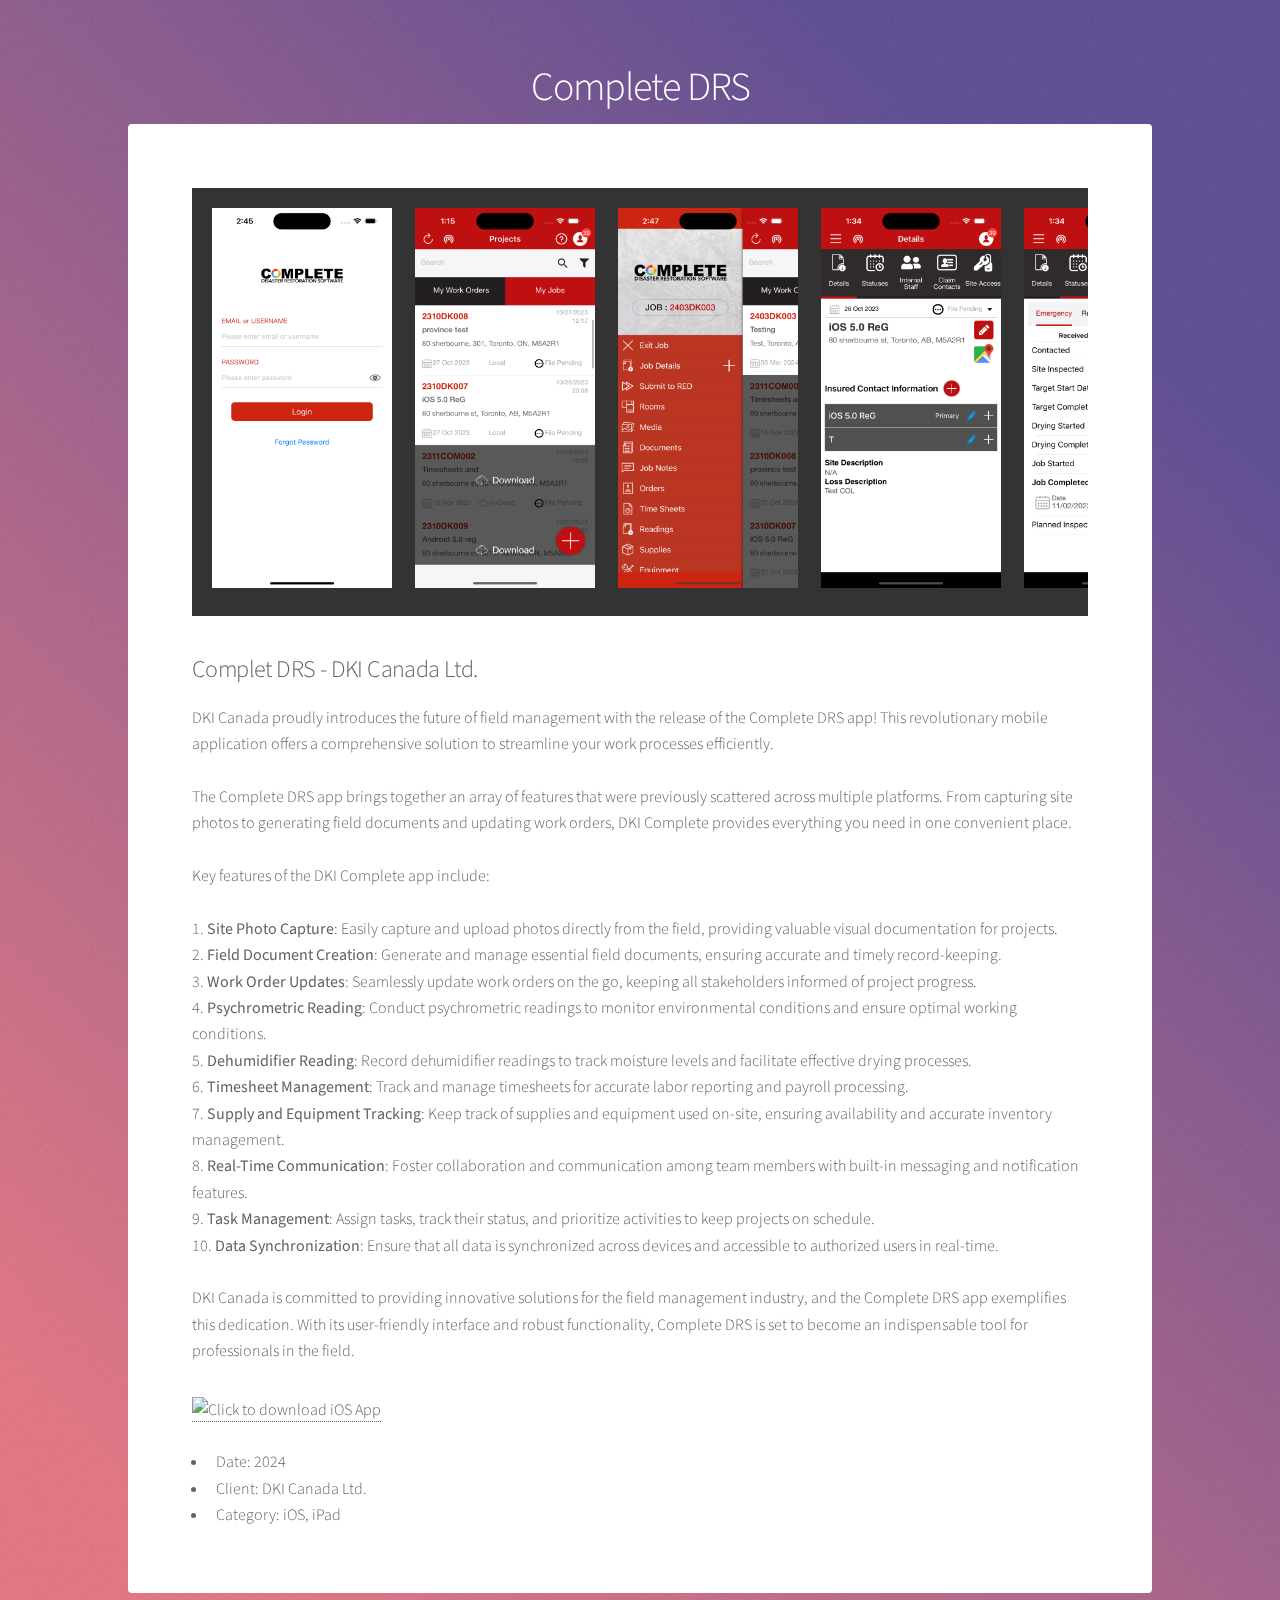
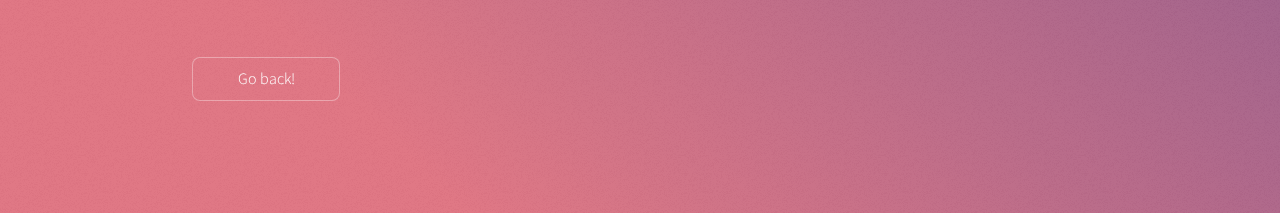
==== complete_drs.html @ a3789ac9 "Complete DRS detail page related changes." ====
<!DOCTYPE HTML>
<!--
	Stellar by HTML5 UP
	html5up.net | @ajlkn
	Free for personal and commercial use under the CCA 3.0 license (html5up.net/license)
-->
<html>
	<head>
		<title>DKI Canada</title>
		<meta charset="utf-8" />
		<meta name="viewport" content="width=device-width, initial-scale=1, user-scalable=no" />
		<link rel="stylesheet" href="assets/css/main.css" />
		<noscript><link rel="stylesheet" href="assets/css/noscript.css" /></noscript>
	</head>
	<body class="is-preload">

		<!-- Wrapper -->
			<div id="wrapper">

				<!-- Header -->
					<header id="header">
						<h1>Complete DRS</h1>
						<!-- <p>DKI Canada - Across the Street, Across the Country</p> -->
					</header>

				<!-- Main -->
					<div id="main">

						<!-- Content -->
							<section id="content" class="main">
								<!-- <span class="image main"><img src="images/pic04.jpg" alt="" />
								</span> -->
								<div class="scroll-container">
									<img src="images/complete_drs_ss/1.png" width="200" height="400" alt="">
									<img src="images/complete_drs_ss/2.png" width="200" height="400" alt="">
									<img src="images/complete_drs_ss/3.png" width="200" height="400" alt="">
									<img src="images/complete_drs_ss/4.png" width="200" height="400" alt="">
									<img src="images/complete_drs_ss/5.png" width="200" height="400" alt="">
									<img src="images/complete_drs_ss/6.png" width="200" height="400" alt="">
									<img src="images/complete_drs_ss/7.png" width="200" height="400" alt="">
									<img src="images/complete_drs_ss/8.png" width="200" height="400" alt="">
									<img src="images/complete_drs_ss/9.png" width="200" height="400" alt="">
									<img src="images/complete_drs_ss/10.png" width="200" height="400" alt="">
									<img src="images/complete_drs_ss/11.png" width="200" height="400" alt="">
									<img src="images/complete_drs_ss/12.png" width="200" height="400" alt="">
									<img src="images/complete_drs_ss/13.png" width="200" height="400" alt="">
									<img src="images/complete_drs_ss/14.png" width="200" height="400" alt="">
									<img src="images/complete_drs_ss/15.png" width="200" height="400" alt="">
									<img src="images/complete_drs_ss/16.png" width="200" height="400" alt="">
									<img src="images/complete_drs_ss/17.png" width="200" height="400" alt="">
									<img src="images/complete_drs_ss/18.png" width="200" height="400" alt="">
									<img src="images/complete_drs_ss/19.png" width="200" height="400" alt="">
									<img src="images/complete_drs_ss/20.png" width="200" height="400" alt="">
									<img src="images/complete_drs_ss/21.png" width="200" height="400" alt="">
									<img src="images/complete_drs_ss/22.png" width="200" height="400" alt="">
									<img src="images/complete_drs_ss/23.png" width="200" height="400" alt="">
									<img src="images/complete_drs_ss/24.png" width="200" height="400" alt="">
									<img src="images/complete_drs_ss/25.png" width="200" height="400" alt="">
									<img src="images/complete_drs_ss/26.png" width="200" height="400" alt="">
									<img src="images/complete_drs_ss/27.png" width="200" height="400" alt="">
									<img src="images/complete_drs_ss/28.png" width="200" height="400" alt="">
									<img src="images/complete_drs_ss/29.png" width="200" height="400" alt="">
									<img src="images/complete_drs_ss/30.png" width="200" height="400" alt="">
									<img src="images/complete_drs_ss/31.png" width="200" height="400" alt="">
									<img src="images/complete_drs_ss/32.png" width="200" height="400" alt="">
									<img src="images/complete_drs_ss/33.png" width="200" height="400" alt="">
									<img src="images/complete_drs_ss/34.png" width="200" height="400" alt="">
									<img src="images/complete_drs_ss/35.png" width="200" height="400" alt="">
									<img src="images/complete_drs_ss/36.png" width="200" height="400" alt="">
									<img src="images/complete_drs_ss/37.png" width="200" height="400" alt="">
									<img src="images/complete_drs_ss/38.png" width="200" height="400" alt="">
									<img src="images/complete_drs_ss/39.png" width="200" height="400" alt="">
									<img src="images/complete_drs_ss/40.png" width="200" height="400" alt="">
									<img src="images/complete_drs_ss/41.png" width="200" height="400" alt="">
									<img src="images/complete_drs_ss/42.png" width="200" height="400" alt="">
									<img src="images/complete_drs_ss/43.png" width="200" height="400" alt="">
									<img src="images/complete_drs_ss/44.png" width="200" height="400" alt="">
								  </div>
								<h2><br />Complet DRS - DKI Canada Ltd.</h2>
								<p>DKI Canada proudly introduces the future of field management with the release of 
									the Complete DRS app! This revolutionary mobile application offers a comprehensive 
									solution to streamline your work processes efficiently.<br /><br />

									The Complete DRS app brings together an array of features that were previously 
									scattered across multiple platforms. From capturing site photos to generating 
									field documents and updating work orders, DKI Complete provides everything you 
									need in one convenient place.<br /><br />
									
									Key features of the DKI Complete app include:<br /><br />
									
									1. <b>Site Photo Capture</b>: Easily capture and upload photos directly from the 
									field, providing valuable visual documentation for projects.<br />
									
									2. <b>Field Document Creation</b>: Generate and manage essential field documents, 
									ensuring accurate and timely record-keeping.<br />
									
									3. <b>Work Order Updates</b>: Seamlessly update work orders on the go, keeping all 
									stakeholders informed of project progress.<br />
									
									4. <b>Psychrometric Reading</b>: Conduct psychrometric readings to monitor environmental 
									conditions and ensure optimal working conditions.<br />
									
									5. <b>Dehumidifier Reading</b>: Record dehumidifier readings to track moisture levels 
									and facilitate effective drying processes.<br />

									6. <b>Timesheet Management</b>: Track and manage timesheets for accurate labor 
									reporting and payroll processing.<br />

									7. <b>Supply and Equipment Tracking</b>: Keep track of supplies and equipment 
									used on-site, ensuring availability and accurate inventory management.<br />
									
									8. <b>Real-Time Communication</b>: Foster collaboration and communication among 
									team members with built-in messaging and notification features.<br />
									
									9. <b>Task Management</b>: Assign tasks, track their status, and prioritize 
									activities to keep projects on schedule.<br />
									
									10. <b>Data Synchronization</b>: Ensure that all data is synchronized across 
									devices and accessible to authorized users in real-time.<br /><br />
									
								DKI Canada is committed to providing innovative solutions for the field management industry, 
								and the Complete DRS app exemplifies this dedication. With its user-friendly interface and 
								robust functionality, Complete DRS is set to become an indispensable tool for professionals in the field.</p>
								<!-- <h3><br />Technologies:</h3>
								<ul>
									<li>Swift</li>
									<li>Core Data</li>
									<li>App Storage</li>
									<li>UIKit</li>
									<li>MVVM</li>
									<li>UI & Unit Testing</li>
									<li>Push Notification</li>
									<li>REST API</li><br />
								  </ul>  -->
								<a href="https://apps.apple.com/ca/app/dki-complete/id1418414041">
									<img decoding="async" class="jetpack-lazy-image jetpack-lazy-image--handled alignnone wp-image-79" 
									src="https://teemusk.com/wp-content/uploads/2020/06/available-on-the-app-store-300x104.png" 
									sizes="(max-width: 128px) 85vw, 128px" 
									srcset="https://teemusk.com/wp-content/uploads/2020/06/available-on-the-app-store-300x104.png 300w, https://teemusk.com/wp-content/uploads/2020/06/available-on-the-app-store.png 400w" 
									alt="Click to download iOS App" width="128" height="44" data-attachment="79" 
									data-preview="https://teemusk.com/wp-content/uploads/2020/06/available-on-the-app-store-300x104.png,300,104" data-lazy-loaded="1">
								</a>
								<ul><br />
									<li>Date: 2024</li>
									<li>Client: DKI Canada Ltd.</li>
									<li>Category: iOS, iPad</li>
								  </ul>  
							</section>

					</div>

				<!-- Footer -->
					<footer id="footer">
						<!-- <section>
							<h2>Aliquam sed mauris</h2>
							<p>Sed lorem ipsum dolor sit amet et nullam consequat feugiat consequat magna adipiscing tempus etiam dolore veroeros. eget dapibus mauris. Cras aliquet, nisl ut viverra sollicitudin, ligula erat egestas velit, vitae tincidunt odio.</p> -->
							<form>
								<input type="button" value="Go back!" onclick="history.back()">
							   </form>
						<!-- </section>
						<section>
							<h2>Etiam feugiat</h2>
							<dl class="alt">
								<dt>Address</dt>
								<dd>1234 Somewhere Road &bull; Nashville, TN 00000 &bull; USA</dd>
								<dt>Phone</dt>
								<dd>(000) 000-0000 x 0000</dd>
								<dt>Email</dt>
								<dd><a href="#">information@untitled.tld</a></dd>
							</dl>
							<ul class="icons">
								<li><a href="#" class="icon brands fa-twitter alt"><span class="label">Twitter</span></a></li>
								<li><a href="#" class="icon brands fa-facebook-f alt"><span class="label">Facebook</span></a></li>
								<li><a href="#" class="icon brands fa-instagram alt"><span class="label">Instagram</span></a></li>
								<li><a href="#" class="icon brands fa-github alt"><span class="label">GitHub</span></a></li>
								<li><a href="#" class="icon brands fa-dribbble alt"><span class="label">Dribbble</span></a></li>
							</ul>
						</section>
						<p class="copyright">&copy; Untitled. Design: <a href="https://html5up.net">HTML5 UP</a>.</p> -->
					</footer>

			</div>

		<!-- Scripts -->
			<script src="assets/js/jquery.min.js"></script>
			<script src="assets/js/jquery.scrollex.min.js"></script>
			<script src="assets/js/jquery.scrolly.min.js"></script>
			<script src="assets/js/browser.min.js"></script>
			<script src="assets/js/breakpoints.min.js"></script>
			<script src="assets/js/util.js"></script>
			<script src="assets/js/main.js"></script>

	</body>
</html>
---- assets/css/main.css ----
@import url(fontawesome-all.min.css);
@import 'https://fonts.googleapis.com/css?family=Source+Sans+Pro:300,400';

/*
	Stellar by HTML5 UP
	html5up.net | @ajlkn
	Free for personal and commercial use under the CCA 3.0 license (html5up.net/license)
*/

html, body, div, span, applet, object,
iframe, h1, h2, h3, h4, h5, h6, p, blockquote,
pre, a, abbr, acronym, address, big, cite,
code, del, dfn, em, img, ins, kbd, q, s, samp,
small, strike, strong, sub, sup, tt, var, b,
u, i, center, dl, dt, dd, ol, ul, li, fieldset,
form, label, legend, table, caption, tbody,
tfoot, thead, tr, th, td, article, aside,
canvas, details, embed, figure, figcaption,
footer, header, hgroup, menu, nav, output, ruby,
section, summary, time, mark, audio, video {
	margin: 0;
	padding: 0;
	border: 0;
	font-size: 100%;
	font: inherit;
	vertical-align: baseline;}

article, aside, details, figcaption, figure,
footer, header, hgroup, menu, nav, section {
	display: block;}

body {
	line-height: 1;
}

ol, ul {
	list-style: none;
}

div.scroll-container {
	background-color: #333;
	overflow: auto;
	white-space: nowrap;
	padding: 10px;
  }
  
  div.scroll-container img {
	padding: 10px;
  }
  
blockquote, q {
	quotes: none;
}

	blockquote:before, blockquote:after, q:before, q:after {
		content: '';
		content: none;
	}

table {
	border-collapse: collapse;
	border-spacing: 0;
}

body {
	-webkit-text-size-adjust: none;
}

mark {
	background-color: transparent;
	color: inherit;
}

input::-moz-focus-inner {
	border: 0;
	padding: 0;
}

input, select, textarea {
	-moz-appearance: none;
	-webkit-appearance: none;
	-ms-appearance: none;
	appearance: none;
}

/* Basic */

	@-ms-viewport {
		width: device-width;
	}

	body {
		-ms-overflow-style: scrollbar;
	}

	@media screen and (max-width: 480px) {

		html, body {
			min-width: 320px;
		}

	}

	html {
		box-sizing: border-box;
	}

	*, *:before, *:after {
		box-sizing: inherit;
	}

	body {
		background-color: #ffffff;
		background-image: url("images/overlay.png"), -moz-linear-gradient(45deg, #e37682 15%, #5f4d93 85%);
		background-image: url("images/overlay.png"), -webkit-linear-gradient(45deg, #e37682 15%, #5f4d93 85%);
		background-image: url("images/overlay.png"), -ms-linear-gradient(45deg, #e37682 15%, #5f4d93 85%);
		background-image: url("images/overlay.png"), linear-gradient(45deg, #e37682 15%, #5f4d93 85%);
	}

		body.is-preload *, body.is-preload *:before, body.is-preload *:after {
			-moz-animation: none !important;
			-webkit-animation: none !important;
			-ms-animation: none !important;
			animation: none !important;
			-moz-transition: none !important;
			-webkit-transition: none !important;
			-ms-transition: none !important;
			transition: none !important;
		}

/* Type */

	body {
		background-color: #ffffff;
		color: rgba(255, 255, 255, 0.65);
	}

	body, input, select, textarea {
		font-family: "Source Sans Pro", Helvetica, sans-serif;
		font-size: 17pt;
		font-weight: 300;
		line-height: 1.65;
	}

		@media screen and (max-width: 1680px) {

			body, input, select, textarea {
				font-size: 14pt;
			}

		}

		@media screen and (max-width: 1280px) {

			body, input, select, textarea {
				font-size: 12pt;
			}

		}

		@media screen and (max-width: 360px) {

			body, input, select, textarea {
				font-size: 11pt;
			}

		}

	a {
		-moz-transition: color 0.2s ease, border-bottom 0.2s ease;
		-webkit-transition: color 0.2s ease, border-bottom 0.2s ease;
		-ms-transition: color 0.2s ease, border-bottom 0.2s ease;
		transition: color 0.2s ease, border-bottom 0.2s ease;
		text-decoration: none;
		border-bottom: dotted 1px;
		color: inherit;
	}

		a:hover {
			border-bottom-color: transparent;
		}

	strong, b {
		font-weight: 400;
	}

	em, i {
		font-style: italic;
	}

	p {
		margin: 0 0 2em 0;
	}

		p.content {
			-moz-columns: 20em 2;
			-webkit-columns: 20em 2;
			-ms-columns: 20em 2;
			columns: 20em 2;
			-moz-column-gap: 2em;
			-webkit-column-gap: 2em;
			-ms-column-gap: 2em;
			column-gap: 2em;
			text-align: justify;
		}

	h1, h2, h3, h4, h5, h6 {
		font-weight: 300;
		line-height: 1.5;
		margin: 0 0 0.7em 0;
		letter-spacing: -0.025em;
	}

		h1 a, h2 a, h3 a, h4 a, h5 a, h6 a {
			color: inherit;
			text-decoration: none;
		}

	h1 {
		font-size: 2.5em;
		line-height: 1.2;
	}

	h2 {
		font-size: 1.5em;
	}

	h3 {
		font-size: 1.25em;
	}

	h4 {
		font-size: 1.1em;
	}

	h5 {
		font-size: 0.9em;
	}

	h6 {
		font-size: 0.7em;
	}

	@media screen and (max-width: 736px) {

		h1 {
			font-size: 2em;
		}

	}

	sub {
		font-size: 0.8em;
		position: relative;
		top: 0.5em;
	}

	sup {
		font-size: 0.8em;
		position: relative;
		top: -0.5em;
	}

	blockquote {
		border-left: solid 4px;
		font-style: italic;
		margin: 0 0 2em 0;
		padding: 0.5em 0 0.5em 2em;
	}

	code {
		border-radius: 8px;
		border: solid 1px;
		font-family: "Courier New", monospace;
		font-size: 0.9em;
		margin: 0 0.25em;
		padding: 0.25em 0.65em;
	}

	pre {
		-webkit-overflow-scrolling: touch;
		font-family: "Courier New", monospace;
		font-size: 0.9em;
		margin: 0 0 2em 0;
	}

		pre code {
			display: block;
			line-height: 1.75;
			padding: 1em 1.5em;
			overflow-x: auto;
		}

	hr {
		border: 0;
		border-bottom: solid 1px;
		margin: 2em 0;
	}

		hr.major {
			margin: 3em 0;
		}

	.align-left {
		text-align: left;
	}

	.align-center {
		text-align: center;
	}

	.align-right {
		text-align: right;
	}

	input, select, textarea {
		color: #ffffff;
	}

	a:hover {
		color: #ffffff;
	}

	strong, b {
		color: #ffffff;
	}

	h1, h2, h3, h4, h5, h6 {
		color: #ffffff;
	}

	blockquote {
		border-left-color: rgba(255, 255, 255, 0.35);
	}

	code {
		background: rgba(255, 255, 255, 0.075);
		border-color: rgba(255, 255, 255, 0.35);
	}

	hr {
		border-bottom-color: rgba(255, 255, 255, 0.35);
	}

/* Row */

	.row {
		display: flex;
		flex-wrap: wrap;
		box-sizing: border-box;
		align-items: stretch;
	}

		.row > * {
			box-sizing: border-box;
		}

		.row.gtr-uniform > * > :last-child {
			margin-bottom: 0;
		}

		.row.aln-left {
			justify-content: flex-start;
		}

		.row.aln-center {
			justify-content: center;
		}

		.row.aln-right {
			justify-content: flex-end;
		}

		.row.aln-top {
			align-items: flex-start;
		}

		.row.aln-middle {
			align-items: center;
		}

		.row.aln-bottom {
			align-items: flex-end;
		}

		.row > .imp {
			order: -1;
		}

		.row > .col-1 {
			width: 8.33333%;
		}

		.row > .off-1 {
			margin-left: 8.33333%;
		}

		.row > .col-2 {
			width: 16.66667%;
		}

		.row > .off-2 {
			margin-left: 16.66667%;
		}

		.row > .col-3 {
			width: 25%;
		}

		.row > .off-3 {
			margin-left: 25%;
		}

		.row > .col-4 {
			width: 33.33333%;
		}

		.row > .off-4 {
			margin-left: 33.33333%;
		}

		.row > .col-5 {
			width: 41.66667%;
		}

		.row > .off-5 {
			margin-left: 41.66667%;
		}

		.row > .col-6 {
			width: 50%;
		}

		.row > .off-6 {
			margin-left: 50%;
		}

		.row > .col-7 {
			width: 58.33333%;
		}

		.row > .off-7 {
			margin-left: 58.33333%;
		}

		.row > .col-8 {
			width: 66.66667%;
		}

		.row > .off-8 {
			margin-left: 66.66667%;
		}

		.row > .col-9 {
			width: 75%;
		}

		.row > .off-9 {
			margin-left: 75%;
		}

		.row > .col-10 {
			width: 83.33333%;
		}

		.row > .off-10 {
			margin-left: 83.33333%;
		}

		.row > .col-11 {
			width: 91.66667%;
		}

		.row > .off-11 {
			margin-left: 91.66667%;
		}

		.row > .col-12 {
			width: 100%;
		}

		.row > .off-12 {
			margin-left: 100%;
		}

		.row.gtr-0 {
			margin-top: 0;
			margin-left: 0em;
		}

			.row.gtr-0 > * {
				padding: 0 0 0 0em;
			}

			.row.gtr-0.gtr-uniform {
				margin-top: 0em;
			}

				.row.gtr-0.gtr-uniform > * {
					padding-top: 0em;
				}

		.row.gtr-25 {
			margin-top: 0;
			margin-left: -0.375em;
		}

			.row.gtr-25 > * {
				padding: 0 0 0 0.375em;
			}

			.row.gtr-25.gtr-uniform {
				margin-top: -0.375em;
			}

				.row.gtr-25.gtr-uniform > * {
					padding-top: 0.375em;
				}

		.row.gtr-50 {
			margin-top: 0;
			margin-left: -0.75em;
		}

			.row.gtr-50 > * {
				padding: 0 0 0 0.75em;
			}

			.row.gtr-50.gtr-uniform {
				margin-top: -0.75em;
			}

				.row.gtr-50.gtr-uniform > * {
					padding-top: 0.75em;
				}

		.row {
			margin-top: 0;
			margin-left: -1.5em;
		}

			.row > * {
				padding: 0 0 0 1.5em;
			}

			.row.gtr-uniform {
				margin-top: -1.5em;
			}

				.row.gtr-uniform > * {
					padding-top: 1.5em;
				}

		.row.gtr-150 {
			margin-top: 0;
			margin-left: -2.25em;
		}

			.row.gtr-150 > * {
				padding: 0 0 0 2.25em;
			}

			.row.gtr-150.gtr-uniform {
				margin-top: -2.25em;
			}

				.row.gtr-150.gtr-uniform > * {
					padding-top: 2.25em;
				}

		.row.gtr-200 {
			margin-top: 0;
			margin-left: -3em;
		}

			.row.gtr-200 > * {
				padding: 0 0 0 3em;
			}

			.row.gtr-200.gtr-uniform {
				margin-top: -3em;
			}

				.row.gtr-200.gtr-uniform > * {
					padding-top: 3em;
				}

		@media screen and (max-width: 1680px) {

			.row {
				display: flex;
				flex-wrap: wrap;
				box-sizing: border-box;
				align-items: stretch;
			}

				.row > * {
					box-sizing: border-box;
				}

				.row.gtr-uniform > * > :last-child {
					margin-bottom: 0;
				}

				.row.aln-left {
					justify-content: flex-start;
				}

				.row.aln-center {
					justify-content: center;
				}

				.row.aln-right {
					justify-content: flex-end;
				}

				.row.aln-top {
					align-items: flex-start;
				}

				.row.aln-middle {
					align-items: center;
				}

				.row.aln-bottom {
					align-items: flex-end;
				}

				.row > .imp-xlarge {
					order: -1;
				}

				.row > .col-1-xlarge {
					width: 8.33333%;
				}

				.row > .off-1-xlarge {
					margin-left: 8.33333%;
				}

				.row > .col-2-xlarge {
					width: 16.66667%;
				}

				.row > .off-2-xlarge {
					margin-left: 16.66667%;
				}

				.row > .col-3-xlarge {
					width: 25%;
				}

				.row > .off-3-xlarge {
					margin-left: 25%;
				}

				.row > .col-4-xlarge {
					width: 33.33333%;
				}

				.row > .off-4-xlarge {
					margin-left: 33.33333%;
				}

				.row > .col-5-xlarge {
					width: 41.66667%;
				}

				.row > .off-5-xlarge {
					margin-left: 41.66667%;
				}

				.row > .col-6-xlarge {
					width: 50%;
				}

				.row > .off-6-xlarge {
					margin-left: 50%;
				}

				.row > .col-7-xlarge {
					width: 58.33333%;
				}

				.row > .off-7-xlarge {
					margin-left: 58.33333%;
				}

				.row > .col-8-xlarge {
					width: 66.66667%;
				}

				.row > .off-8-xlarge {
					margin-left: 66.66667%;
				}

				.row > .col-9-xlarge {
					width: 75%;
				}

				.row > .off-9-xlarge {
					margin-left: 75%;
				}

				.row > .col-10-xlarge {
					width: 83.33333%;
				}

				.row > .off-10-xlarge {
					margin-left: 83.33333%;
				}

				.row > .col-11-xlarge {
					width: 91.66667%;
				}

				.row > .off-11-xlarge {
					margin-left: 91.66667%;
				}

				.row > .col-12-xlarge {
					width: 100%;
				}

				.row > .off-12-xlarge {
					margin-left: 100%;
				}

				.row.gtr-0 {
					margin-top: 0;
					margin-left: 0em;
				}

					.row.gtr-0 > * {
						padding: 0 0 0 0em;
					}

					.row.gtr-0.gtr-uniform {
						margin-top: 0em;
					}

						.row.gtr-0.gtr-uniform > * {
							padding-top: 0em;
						}

				.row.gtr-25 {
					margin-top: 0;
					margin-left: -0.375em;
				}

					.row.gtr-25 > * {
						padding: 0 0 0 0.375em;
					}

					.row.gtr-25.gtr-uniform {
						margin-top: -0.375em;
					}

						.row.gtr-25.gtr-uniform > * {
							padding-top: 0.375em;
						}

				.row.gtr-50 {
					margin-top: 0;
					margin-left: -0.75em;
				}

					.row.gtr-50 > * {
						padding: 0 0 0 0.75em;
					}

					.row.gtr-50.gtr-uniform {
						margin-top: -0.75em;
					}

						.row.gtr-50.gtr-uniform > * {
							padding-top: 0.75em;
						}

				.row {
					margin-top: 0;
					margin-left: -1.5em;
				}

					.row > * {
						padding: 0 0 0 1.5em;
					}

					.row.gtr-uniform {
						margin-top: -1.5em;
					}

						.row.gtr-uniform > * {
							padding-top: 1.5em;
						}

				.row.gtr-150 {
					margin-top: 0;
					margin-left: -2.25em;
				}

					.row.gtr-150 > * {
						padding: 0 0 0 2.25em;
					}

					.row.gtr-150.gtr-uniform {
						margin-top: -2.25em;
					}

						.row.gtr-150.gtr-uniform > * {
							padding-top: 2.25em;
						}

				.row.gtr-200 {
					margin-top: 0;
					margin-left: -3em;
				}

					.row.gtr-200 > * {
						padding: 0 0 0 3em;
					}

					.row.gtr-200.gtr-uniform {
						margin-top: -3em;
					}

						.row.gtr-200.gtr-uniform > * {
							padding-top: 3em;
						}

		}

		@media screen and (max-width: 1280px) {

			.row {
				display: flex;
				flex-wrap: wrap;
				box-sizing: border-box;
				align-items: stretch;
			}

				.row > * {
					box-sizing: border-box;
				}

				.row.gtr-uniform > * > :last-child {
					margin-bottom: 0;
				}

				.row.aln-left {
					justify-content: flex-start;
				}

				.row.aln-center {
					justify-content: center;
				}

				.row.aln-right {
					justify-content: flex-end;
				}

				.row.aln-top {
					align-items: flex-start;
				}

				.row.aln-middle {
					align-items: center;
				}

				.row.aln-bottom {
					align-items: flex-end;
				}

				.row > .imp-large {
					order: -1;
				}

				.row > .col-1-large {
					width: 8.33333%;
				}

				.row > .off-1-large {
					margin-left: 8.33333%;
				}

				.row > .col-2-large {
					width: 16.66667%;
				}

				.row > .off-2-large {
					margin-left: 16.66667%;
				}

				.row > .col-3-large {
					width: 25%;
				}

				.row > .off-3-large {
					margin-left: 25%;
				}

				.row > .col-4-large {
					width: 33.33333%;
				}

				.row > .off-4-large {
					margin-left: 33.33333%;
				}

				.row > .col-5-large {
					width: 41.66667%;
				}

				.row > .off-5-large {
					margin-left: 41.66667%;
				}

				.row > .col-6-large {
					width: 50%;
				}

				.row > .off-6-large {
					margin-left: 50%;
				}

				.row > .col-7-large {
					width: 58.33333%;
				}

				.row > .off-7-large {
					margin-left: 58.33333%;
				}

				.row > .col-8-large {
					width: 66.66667%;
				}

				.row > .off-8-large {
					margin-left: 66.66667%;
				}

				.row > .col-9-large {
					width: 75%;
				}

				.row > .off-9-large {
					margin-left: 75%;
				}

				.row > .col-10-large {
					width: 83.33333%;
				}

				.row > .off-10-large {
					margin-left: 83.33333%;
				}

				.row > .col-11-large {
					width: 91.66667%;
				}

				.row > .off-11-large {
					margin-left: 91.66667%;
				}

				.row > .col-12-large {
					width: 100%;
				}

				.row > .off-12-large {
					margin-left: 100%;
				}

				.row.gtr-0 {
					margin-top: 0;
					margin-left: 0em;
				}

					.row.gtr-0 > * {
						padding: 0 0 0 0em;
					}

					.row.gtr-0.gtr-uniform {
						margin-top: 0em;
					}

						.row.gtr-0.gtr-uniform > * {
							padding-top: 0em;
						}

				.row.gtr-25 {
					margin-top: 0;
					margin-left: -0.375em;
				}

					.row.gtr-25 > * {
						padding: 0 0 0 0.375em;
					}

					.row.gtr-25.gtr-uniform {
						margin-top: -0.375em;
					}

						.row.gtr-25.gtr-uniform > * {
							padding-top: 0.375em;
						}

				.row.gtr-50 {
					margin-top: 0;
					margin-left: -0.75em;
				}

					.row.gtr-50 > * {
						padding: 0 0 0 0.75em;
					}

					.row.gtr-50.gtr-uniform {
						margin-top: -0.75em;
					}

						.row.gtr-50.gtr-uniform > * {
							padding-top: 0.75em;
						}

				.row {
					margin-top: 0;
					margin-left: -1.5em;
				}

					.row > * {
						padding: 0 0 0 1.5em;
					}

					.row.gtr-uniform {
						margin-top: -1.5em;
					}

						.row.gtr-uniform > * {
							padding-top: 1.5em;
						}

				.row.gtr-150 {
					margin-top: 0;
					margin-left: -2.25em;
				}

					.row.gtr-150 > * {
						padding: 0 0 0 2.25em;
					}

					.row.gtr-150.gtr-uniform {
						margin-top: -2.25em;
					}

						.row.gtr-150.gtr-uniform > * {
							padding-top: 2.25em;
						}

				.row.gtr-200 {
					margin-top: 0;
					margin-left: -3em;
				}

					.row.gtr-200 > * {
						padding: 0 0 0 3em;
					}

					.row.gtr-200.gtr-uniform {
						margin-top: -3em;
					}

						.row.gtr-200.gtr-uniform > * {
							padding-top: 3em;
						}

		}

		@media screen and (max-width: 980px) {

			.row {
				display: flex;
				flex-wrap: wrap;
				box-sizing: border-box;
				align-items: stretch;
			}

				.row > * {
					box-sizing: border-box;
				}

				.row.gtr-uniform > * > :last-child {
					margin-bottom: 0;
				}

				.row.aln-left {
					justify-content: flex-start;
				}

				.row.aln-center {
					justify-content: center;
				}

				.row.aln-right {
					justify-content: flex-end;
				}

				.row.aln-top {
					align-items: flex-start;
				}

				.row.aln-middle {
					align-items: center;
				}

				.row.aln-bottom {
					align-items: flex-end;
				}

				.row > .imp-medium {
					order: -1;
				}

				.row > .col-1-medium {
					width: 8.33333%;
				}

				.row > .off-1-medium {
					margin-left: 8.33333%;
				}

				.row > .col-2-medium {
					width: 16.66667%;
				}

				.row > .off-2-medium {
					margin-left: 16.66667%;
				}

				.row > .col-3-medium {
					width: 25%;
				}

				.row > .off-3-medium {
					margin-left: 25%;
				}

				.row > .col-4-medium {
					width: 33.33333%;
				}

				.row > .off-4-medium {
					margin-left: 33.33333%;
				}

				.row > .col-5-medium {
					width: 41.66667%;
				}

				.row > .off-5-medium {
					margin-left: 41.66667%;
				}

				.row > .col-6-medium {
					width: 50%;
				}

				.row > .off-6-medium {
					margin-left: 50%;
				}

				.row > .col-7-medium {
					width: 58.33333%;
				}

				.row > .off-7-medium {
					margin-left: 58.33333%;
				}

				.row > .col-8-medium {
					width: 66.66667%;
				}

				.row > .off-8-medium {
					margin-left: 66.66667%;
				}

				.row > .col-9-medium {
					width: 75%;
				}

				.row > .off-9-medium {
					margin-left: 75%;
				}

				.row > .col-10-medium {
					width: 83.33333%;
				}

				.row > .off-10-medium {
					margin-left: 83.33333%;
				}

				.row > .col-11-medium {
					width: 91.66667%;
				}

				.row > .off-11-medium {
					margin-left: 91.66667%;
				}

				.row > .col-12-medium {
					width: 100%;
				}

				.row > .off-12-medium {
					margin-left: 100%;
				}

				.row.gtr-0 {
					margin-top: 0;
					margin-left: 0em;
				}

					.row.gtr-0 > * {
						padding: 0 0 0 0em;
					}

					.row.gtr-0.gtr-uniform {
						margin-top: 0em;
					}

						.row.gtr-0.gtr-uniform > * {
							padding-top: 0em;
						}

				.row.gtr-25 {
					margin-top: 0;
					margin-left: -0.375em;
				}

					.row.gtr-25 > * {
						padding: 0 0 0 0.375em;
					}

					.row.gtr-25.gtr-uniform {
						margin-top: -0.375em;
					}

						.row.gtr-25.gtr-uniform > * {
							padding-top: 0.375em;
						}

				.row.gtr-50 {
					margin-top: 0;
					margin-left: -0.75em;
				}

					.row.gtr-50 > * {
						padding: 0 0 0 0.75em;
					}

					.row.gtr-50.gtr-uniform {
						margin-top: -0.75em;
					}

						.row.gtr-50.gtr-uniform > * {
							padding-top: 0.75em;
						}

				.row {
					margin-top: 0;
					margin-left: -1.5em;
				}

					.row > * {
						padding: 0 0 0 1.5em;
					}

					.row.gtr-uniform {
						margin-top: -1.5em;
					}

						.row.gtr-uniform > * {
							padding-top: 1.5em;
						}

				.row.gtr-150 {
					margin-top: 0;
					margin-left: -2.25em;
				}

					.row.gtr-150 > * {
						padding: 0 0 0 2.25em;
					}

					.row.gtr-150.gtr-uniform {
						margin-top: -2.25em;
					}

						.row.gtr-150.gtr-uniform > * {
							padding-top: 2.25em;
						}

				.row.gtr-200 {
					margin-top: 0;
					margin-left: -3em;
				}

					.row.gtr-200 > * {
						padding: 0 0 0 3em;
					}

					.row.gtr-200.gtr-uniform {
						margin-top: -3em;
					}

						.row.gtr-200.gtr-uniform > * {
							padding-top: 3em;
						}

		}

		@media screen and (max-width: 736px) {

			.row {
				display: flex;
				flex-wrap: wrap;
				box-sizing: border-box;
				align-items: stretch;
			}

				.row > * {
					box-sizing: border-box;
				}

				.row.gtr-uniform > * > :last-child {
					margin-bottom: 0;
				}

				.row.aln-left {
					justify-content: flex-start;
				}

				.row.aln-center {
					justify-content: center;
				}

				.row.aln-right {
					justify-content: flex-end;
				}

				.row.aln-top {
					align-items: flex-start;
				}

				.row.aln-middle {
					align-items: center;
				}

				.row.aln-bottom {
					align-items: flex-end;
				}

				.row > .imp-small {
					order: -1;
				}

				.row > .col-1-small {
					width: 8.33333%;
				}

				.row > .off-1-small {
					margin-left: 8.33333%;
				}

				.row > .col-2-small {
					width: 16.66667%;
				}

				.row > .off-2-small {
					margin-left: 16.66667%;
				}

				.row > .col-3-small {
					width: 25%;
				}

				.row > .off-3-small {
					margin-left: 25%;
				}

				.row > .col-4-small {
					width: 33.33333%;
				}

				.row > .off-4-small {
					margin-left: 33.33333%;
				}

				.row > .col-5-small {
					width: 41.66667%;
				}

				.row > .off-5-small {
					margin-left: 41.66667%;
				}

				.row > .col-6-small {
					width: 50%;
				}

				.row > .off-6-small {
					margin-left: 50%;
				}

				.row > .col-7-small {
					width: 58.33333%;
				}

				.row > .off-7-small {
					margin-left: 58.33333%;
				}

				.row > .col-8-small {
					width: 66.66667%;
				}

				.row > .off-8-small {
					margin-left: 66.66667%;
				}

				.row > .col-9-small {
					width: 75%;
				}

				.row > .off-9-small {
					margin-left: 75%;
				}

				.row > .col-10-small {
					width: 83.33333%;
				}

				.row > .off-10-small {
					margin-left: 83.33333%;
				}

				.row > .col-11-small {
					width: 91.66667%;
				}

				.row > .off-11-small {
					margin-left: 91.66667%;
				}

				.row > .col-12-small {
					width: 100%;
				}

				.row > .off-12-small {
					margin-left: 100%;
				}

				.row.gtr-0 {
					margin-top: 0;
					margin-left: 0em;
				}

					.row.gtr-0 > * {
						padding: 0 0 0 0em;
					}

					.row.gtr-0.gtr-uniform {
						margin-top: 0em;
					}

						.row.gtr-0.gtr-uniform > * {
							padding-top: 0em;
						}

				.row.gtr-25 {
					margin-top: 0;
					margin-left: -0.25em;
				}

					.row.gtr-25 > * {
						padding: 0 0 0 0.25em;
					}

					.row.gtr-25.gtr-uniform {
						margin-top: -0.25em;
					}

						.row.gtr-25.gtr-uniform > * {
							padding-top: 0.25em;
						}

				.row.gtr-50 {
					margin-top: 0;
					margin-left: -0.5em;
				}

					.row.gtr-50 > * {
						padding: 0 0 0 0.5em;
					}

					.row.gtr-50.gtr-uniform {
						margin-top: -0.5em;
					}

						.row.gtr-50.gtr-uniform > * {
							padding-top: 0.5em;
						}

				.row {
					margin-top: 0;
					margin-left: -1em;
				}

					.row > * {
						padding: 0 0 0 1em;
					}

					.row.gtr-uniform {
						margin-top: -1em;
					}

						.row.gtr-uniform > * {
							padding-top: 1em;
						}

				.row.gtr-150 {
					margin-top: 0;
					margin-left: -1.5em;
				}

					.row.gtr-150 > * {
						padding: 0 0 0 1.5em;
					}

					.row.gtr-150.gtr-uniform {
						margin-top: -1.5em;
					}

						.row.gtr-150.gtr-uniform > * {
							padding-top: 1.5em;
						}

				.row.gtr-200 {
					margin-top: 0;
					margin-left: -2em;
				}

					.row.gtr-200 > * {
						padding: 0 0 0 2em;
					}

					.row.gtr-200.gtr-uniform {
						margin-top: -2em;
					}

						.row.gtr-200.gtr-uniform > * {
							padding-top: 2em;
						}

		}

		@media screen and (max-width: 480px) {

			.row {
				display: flex;
				flex-wrap: wrap;
				box-sizing: border-box;
				align-items: stretch;
			}

				.row > * {
					box-sizing: border-box;
				}

				.row.gtr-uniform > * > :last-child {
					margin-bottom: 0;
				}

				.row.aln-left {
					justify-content: flex-start;
				}

				.row.aln-center {
					justify-content: center;
				}

				.row.aln-right {
					justify-content: flex-end;
				}

				.row.aln-top {
					align-items: flex-start;
				}

				.row.aln-middle {
					align-items: center;
				}

				.row.aln-bottom {
					align-items: flex-end;
				}

				.row > .imp-xsmall {
					order: -1;
				}

				.row > .col-1-xsmall {
					width: 8.33333%;
				}

				.row > .off-1-xsmall {
					margin-left: 8.33333%;
				}

				.row > .col-2-xsmall {
					width: 16.66667%;
				}

				.row > .off-2-xsmall {
					margin-left: 16.66667%;
				}

				.row > .col-3-xsmall {
					width: 25%;
				}

				.row > .off-3-xsmall {
					margin-left: 25%;
				}

				.row > .col-4-xsmall {
					width: 33.33333%;
				}

				.row > .off-4-xsmall {
					margin-left: 33.33333%;
				}

				.row > .col-5-xsmall {
					width: 41.66667%;
				}

				.row > .off-5-xsmall {
					margin-left: 41.66667%;
				}

				.row > .col-6-xsmall {
					width: 50%;
				}

				.row > .off-6-xsmall {
					margin-left: 50%;
				}

				.row > .col-7-xsmall {
					width: 58.33333%;
				}

				.row > .off-7-xsmall {
					margin-left: 58.33333%;
				}

				.row > .col-8-xsmall {
					width: 66.66667%;
				}

				.row > .off-8-xsmall {
					margin-left: 66.66667%;
				}

				.row > .col-9-xsmall {
					width: 75%;
				}

				.row > .off-9-xsmall {
					margin-left: 75%;
				}

				.row > .col-10-xsmall {
					width: 83.33333%;
				}

				.row > .off-10-xsmall {
					margin-left: 83.33333%;
				}

				.row > .col-11-xsmall {
					width: 91.66667%;
				}

				.row > .off-11-xsmall {
					margin-left: 91.66667%;
				}

				.row > .col-12-xsmall {
					width: 100%;
				}

				.row > .off-12-xsmall {
					margin-left: 100%;
				}

				.row.gtr-0 {
					margin-top: 0;
					margin-left: 0em;
				}

					.row.gtr-0 > * {
						padding: 0 0 0 0em;
					}

					.row.gtr-0.gtr-uniform {
						margin-top: 0em;
					}

						.row.gtr-0.gtr-uniform > * {
							padding-top: 0em;
						}

				.row.gtr-25 {
					margin-top: 0;
					margin-left: -0.3125em;
				}

					.row.gtr-25 > * {
						padding: 0 0 0 0.3125em;
					}

					.row.gtr-25.gtr-uniform {
						margin-top: -0.3125em;
					}

						.row.gtr-25.gtr-uniform > * {
							padding-top: 0.3125em;
						}

				.row.gtr-50 {
					margin-top: 0;
					margin-left: -0.625em;
				}

					.row.gtr-50 > * {
						padding: 0 0 0 0.625em;
					}

					.row.gtr-50.gtr-uniform {
						margin-top: -0.625em;
					}

						.row.gtr-50.gtr-uniform > * {
							padding-top: 0.625em;
						}

				.row {
					margin-top: 0;
					margin-left: -1.25em;
				}

					.row > * {
						padding: 0 0 0 1.25em;
					}

					.row.gtr-uniform {
						margin-top: -1.25em;
					}

						.row.gtr-uniform > * {
							padding-top: 1.25em;
						}

				.row.gtr-150 {
					margin-top: 0;
					margin-left: -1.875em;
				}

					.row.gtr-150 > * {
						padding: 0 0 0 1.875em;
					}

					.row.gtr-150.gtr-uniform {
						margin-top: -1.875em;
					}

						.row.gtr-150.gtr-uniform > * {
							padding-top: 1.875em;
						}

				.row.gtr-200 {
					margin-top: 0;
					margin-left: -2.5em;
				}

					.row.gtr-200 > * {
						padding: 0 0 0 2.5em;
					}

					.row.gtr-200.gtr-uniform {
						margin-top: -2.5em;
					}

						.row.gtr-200.gtr-uniform > * {
							padding-top: 2.5em;
						}

		}

/* Box */

	.box {
		border-radius: 8px;
		border: solid;
		margin-bottom: 2em;
		padding: 1.5em;
	}

		.box > :last-child,
		.box > :last-child > :last-child,
		.box > :last-child > :last-child > :last-child {
			margin-bottom: 0;
		}

		.box.alt {
			border: 0;
			border-radius: 0;
			padding: 0;
		}

	.box {
		border-color: rgba(255, 255, 255, 0.35);
	}

/* Button */

	input[type="submit"],
	input[type="reset"],
	input[type="button"],
	button,
	.button {
		-moz-appearance: none;
		-webkit-appearance: none;
		-ms-appearance: none;
		appearance: none;
		-moz-transition: background-color 0.2s ease-in-out, color 0.2s ease-in-out;
		-webkit-transition: background-color 0.2s ease-in-out, color 0.2s ease-in-out;
		-ms-transition: background-color 0.2s ease-in-out, color 0.2s ease-in-out;
		transition: background-color 0.2s ease-in-out, color 0.2s ease-in-out;
		border-radius: 8px;
		border: 0;
		cursor: pointer;
		display: inline-block;
		font-weight: 300;
		height: 2.75em;
		line-height: 2.75em;
		min-width: 9.25em;
		padding: 0 1.5em;
		text-align: center;
		text-decoration: none;
		white-space: nowrap;
	}

		input[type="submit"].icon,
		input[type="reset"].icon,
		input[type="button"].icon,
		button.icon,
		.button.icon {
			padding-left: 1.35em;
		}

			input[type="submit"].icon:before,
			input[type="reset"].icon:before,
			input[type="button"].icon:before,
			button.icon:before,
			.button.icon:before {
				margin-right: 0.5em;
			}

		input[type="submit"].fit,
		input[type="reset"].fit,
		input[type="button"].fit,
		button.fit,
		.button.fit {
			width: 100%;
		}

		input[type="submit"].small,
		input[type="reset"].small,
		input[type="button"].small,
		button.small,
		.button.small {
			font-size: 0.8em;
		}

		input[type="submit"].large,
		input[type="reset"].large,
		input[type="button"].large,
		button.large,
		.button.large {
			font-size: 1.35em;
		}

		input[type="submit"].disabled, input[type="submit"]:disabled,
		input[type="reset"].disabled,
		input[type="reset"]:disabled,
		input[type="button"].disabled,
		input[type="button"]:disabled,
		button.disabled,
		button:disabled,
		.button.disabled,
		.button:disabled {
			pointer-events: none;
			opacity: 0.25;
		}

		@media screen and (max-width: 736px) {

			input[type="submit"],
			input[type="reset"],
			input[type="button"],
			button,
			.button {
				min-width: 0;
			}

		}

	input[type="submit"],
	input[type="reset"],
	input[type="button"],
	button,
	.button {
		background-color: transparent;
		box-shadow: inset 0 0 0 1px rgba(255, 255, 255, 0.35);
		color: #ffffff !important;
	}

		input[type="submit"]:hover,
		input[type="reset"]:hover,
		input[type="button"]:hover,
		button:hover,
		.button:hover {
			background-color: rgba(255, 255, 255, 0.075);
		}

		input[type="submit"]:active,
		input[type="reset"]:active,
		input[type="button"]:active,
		button:active,
		.button:active {
			background-color: rgba(255, 255, 255, 0.2);
		}

		input[type="submit"].icon:before,
		input[type="reset"].icon:before,
		input[type="button"].icon:before,
		button.icon:before,
		.button.icon:before {
			color: rgba(255, 255, 255, 0.5);
		}

		input[type="submit"].primary,
		input[type="reset"].primary,
		input[type="button"].primary,
		button.primary,
		.button.primary {
			background-color: #8cc9f0;
			color: #ffffff !important;
			box-shadow: none;
		}

			input[type="submit"].primary:hover,
			input[type="reset"].primary:hover,
			input[type="button"].primary:hover,
			button.primary:hover,
			.button.primary:hover {
				background-color: #9acff2;
			}

			input[type="submit"].primary:active,
			input[type="reset"].primary:active,
			input[type="button"].primary:active,
			button.primary:active,
			.button.primary:active {
				background-color: #7ec3ee;
			}

			input[type="submit"].primary.icon:before,
			input[type="reset"].primary.icon:before,
			input[type="button"].primary.icon:before,
			button.primary.icon:before,
			.button.primary.icon:before {
				color: #ffffff !important;
			}

/* Form */

	form {
		margin: 0 0 2em 0;
	}

	label {
		display: block;
		font-size: 0.9em;
		font-weight: 400;
		margin: 0 0 1em 0;
	}

	input[type="text"],
	input[type="password"],
	input[type="email"],
	select,
	textarea {
		-moz-appearance: none;
		-webkit-appearance: none;
		-ms-appearance: none;
		appearance: none;
		border-radius: 8px;
		border: solid 1px;
		color: inherit;
		display: block;
		outline: 0;
		padding: 0 1em;
		text-decoration: none;
		width: 100%;
	}

		input[type="text"]:invalid,
		input[type="password"]:invalid,
		input[type="email"]:invalid,
		select:invalid,
		textarea:invalid {
			box-shadow: none;
		}

	select {
		background-size: 1.25rem;
		background-repeat: no-repeat;
		background-position: calc(100% - 1rem) center;
		height: 2.75em;
		padding-right: 2.75em;
		text-overflow: ellipsis;
	}

		select:focus::-ms-value {
			background-color: transparent;
		}

		select::-ms-expand {
			display: none;
		}

	input[type="text"],
	input[type="password"],
	input[type="email"],
	select {
		height: 2.75em;
	}

	textarea {
		padding: 0.75em 1em;
	}

	input[type="checkbox"],
	input[type="radio"] {
		-moz-appearance: none;
		-webkit-appearance: none;
		-ms-appearance: none;
		appearance: none;
		display: block;
		float: left;
		margin-right: -2em;
		opacity: 0;
		width: 1em;
		z-index: -1;
	}

		input[type="checkbox"] + label,
		input[type="radio"] + label {
			text-decoration: none;
			cursor: pointer;
			display: inline-block;
			font-size: 1em;
			font-weight: 300;
			padding-left: 2.4em;
			padding-right: 0.75em;
			position: relative;
		}

			input[type="checkbox"] + label:before,
			input[type="radio"] + label:before {
				-moz-osx-font-smoothing: grayscale;
				-webkit-font-smoothing: antialiased;
				display: inline-block;
				font-style: normal;
				font-variant: normal;
				text-rendering: auto;
				line-height: 1;
				text-transform: none !important;
				font-family: 'Font Awesome 5 Free';
				font-weight: 900;
			}

			input[type="checkbox"] + label:before,
			input[type="radio"] + label:before {
				border-radius: 8px;
				border: solid 1px;
				content: '';
				display: inline-block;
				font-size: 0.8em;
				height: 2.0625em;
				left: 0;
				line-height: 2.0625em;
				position: absolute;
				text-align: center;
				top: 0;
				width: 2.0625em;
			}

		input[type="checkbox"]:checked + label:before,
		input[type="radio"]:checked + label:before {
			content: '\f00c';
		}

	input[type="checkbox"] + label:before {
		border-radius: 8px;
	}

	input[type="radio"] + label:before {
		border-radius: 100%;
	}

	::-webkit-input-placeholder {
		opacity: 1.0;
	}

	:-moz-placeholder {
		opacity: 1.0;
	}

	::-moz-placeholder {
		opacity: 1.0;
	}

	:-ms-input-placeholder {
		opacity: 1.0;
	}

	label {
		color: #ffffff;
	}

	input[type="text"],
	input[type="password"],
	input[type="email"],
	select,
	textarea {
		background-color: rgba(255, 255, 255, 0.075);
		border-color: rgba(255, 255, 255, 0.35);
	}

		input[type="text"]:focus,
		input[type="password"]:focus,
		input[type="email"]:focus,
		select:focus,
		textarea:focus {
			border-color: #8cc9f0;
			box-shadow: 0 0 0 1px #8cc9f0;
		}

	select {
		background-image: url("data:image/svg+xml;charset=utf8,%3Csvg xmlns='http://www.w3.org/2000/svg' width='40' height='40' preserveAspectRatio='none' viewBox='0 0 40 40'%3E%3Cpath d='M9.4,12.3l10.4,10.4l10.4-10.4c0.2-0.2,0.5-0.4,0.9-0.4c0.3,0,0.6,0.1,0.9,0.4l3.3,3.3c0.2,0.2,0.4,0.5,0.4,0.9 c0,0.4-0.1,0.6-0.4,0.9L20.7,31.9c-0.2,0.2-0.5,0.4-0.9,0.4c-0.3,0-0.6-0.1-0.9-0.4L4.3,17.3c-0.2-0.2-0.4-0.5-0.4-0.9 c0-0.4,0.1-0.6,0.4-0.9l3.3-3.3c0.2-0.2,0.5-0.4,0.9-0.4S9.1,12.1,9.4,12.3z' fill='rgba(255, 255, 255, 0.35)' /%3E%3C/svg%3E");
	}

		select option {
			color: #ffffff;
			background: #ffffff;
		}

	input[type="checkbox"] + label,
	input[type="radio"] + label {
		color: rgba(255, 255, 255, 0.65);
	}

		input[type="checkbox"] + label:before,
		input[type="radio"] + label:before {
			background: rgba(255, 255, 255, 0.075);
			border-color: rgba(255, 255, 255, 0.35);
		}

	input[type="checkbox"]:checked + label:before,
	input[type="radio"]:checked + label:before {
		background-color: #ffffff;
		border-color: #ffffff;
		color: #ffffff;
	}

	input[type="checkbox"]:focus + label:before,
	input[type="radio"]:focus + label:before {
		border-color: #8cc9f0;
		box-shadow: 0 0 0 1px #8cc9f0;
	}

	::-webkit-input-placeholder {
		color: rgba(255, 255, 255, 0.5) !important;
	}

	:-moz-placeholder {
		color: rgba(255, 255, 255, 0.5) !important;
	}

	::-moz-placeholder {
		color: rgba(255, 255, 255, 0.5) !important;
	}

	:-ms-input-placeholder {
		color: rgba(255, 255, 255, 0.5) !important;
	}

	.formerize-placeholder {
		color: rgba(255, 255, 255, 0.5) !important;
	}

/* Icon */

	.icon {
		text-decoration: none;
		-moz-transition: background-color 0.2s ease-in-out, color 0.2s ease-in-out;
		-webkit-transition: background-color 0.2s ease-in-out, color 0.2s ease-in-out;
		-ms-transition: background-color 0.2s ease-in-out, color 0.2s ease-in-out;
		transition: background-color 0.2s ease-in-out, color 0.2s ease-in-out;
		border-bottom: none;
		position: relative;
	}

		.icon:before {
			-moz-osx-font-smoothing: grayscale;
			-webkit-font-smoothing: antialiased;
			display: inline-block;
			font-style: normal;
			font-variant: normal;
			text-rendering: auto;
			line-height: 1;
			text-transform: none !important;
			font-family: 'Font Awesome 5 Free';
			font-weight: 400;
		}

		.icon > .label {
			display: none;
		}

		.icon:before {
			line-height: solid;
		}

		.icon.solid:before {
			font-weight: 900;
		}

		.icon.brands:before {
			font-family: 'Font Awesome 5 Brands';
		}

		.icon.major {
			border: solid 1px;
			display: inline-block;
			border-radius: 100%;
			padding: 0.65em;
			margin: 0 0 2em 0;
			cursor: default;
		}

			.icon.major:before {
				display: inline-block;
				font-size: 6.25rem;
				width: 2.25em;
				height: 2.25em;
				line-height: 2.2em;
				border-radius: 100%;
				border: solid 1px;
				text-align: center;
			}

		.icon.alt {
			display: inline-block;
			border: solid 1px;
			border-radius: 100%;
		}

			.icon.alt:before {
				display: block;
				font-size: 1.25em;
				width: 2em;
				height: 2em;
				text-align: center;
				line-height: 2em;
			}

		.icon.style1 {
			color: #efa8b0;
		}

		.icon.style2 {
			color: #c79cc8;
		}

		.icon.style3 {
			color: #a89cc8;
		}

		.icon.style4 {
			color: #9bb2e1;
		}

		.icon.style5 {
			color: #8cc9f0;
		}

		@media screen and (max-width: 1680px) {

			.icon.major:before {
				font-size: 5.5rem;
			}

		}

		@media screen and (max-width: 1280px) {

			.icon.major:before {
				font-size: 4.75rem;
			}

		}

		@media screen and (max-width: 736px) {

			.icon.major {
				margin: 0 0 1.5em 0;
				padding: 0.35em;
			}

				.icon.major:before {
					font-size: 3.5rem;
				}

		}

	.icon.major {
		border-color: rgba(255, 255, 255, 0.35);
	}

		.icon.major:before {
			border-color: rgba(255, 255, 255, 0.35);
		}

	.icon.alt {
		border-color: rgba(255, 255, 255, 0.35);
		color: #ffffff;
	}

		.icon.alt:hover {
			background-color: rgba(255, 255, 255, 0.075);
		}

		.icon.alt:active {
			background-color: rgba(255, 255, 255, 0.2);
		}

/* Image */

	.image {
		border-radius: 8px;
		border: 0;
		display: inline-block;
		position: relative;
	}

		.image img {
			border-radius: 8px;
			display: block;
		}

		.image.left, .image.right {
			max-width: 40%;
		}

			.image.left img, .image.right img {
				width: 100%;
			}

		.image.left {
			float: left;
			margin: 0 1.5em 1em 0;
			top: 0.25em;
		}

		.image.right {
			float: right;
			margin: 0 0 1em 1.5em;
			top: 0.25em;
		}

		.image.fit {
			display: block;
			margin: 0 0 2em 0;
			width: 100%;
		}

			.image.fit img {
				width: 100%;
			}

		.image.main {
			display: block;
			margin: 0 0 3em 0;
			width: 100%;
		}

			.image.main img {
				width: 100%;
			}

/* List */

	ol {
		list-style: decimal;
		margin: 0 0 2em 0;
		padding-left: 1.25em;
	}

		ol li {
			padding-left: 0.25em;
		}

	ul {
		list-style: disc;
		margin: 0 0 2em 0;
		padding-left: 1em;
	}

		ul li {
			padding-left: 0.5em;
		}

		ul.alt {
			list-style: none;
			padding-left: 0;
		}

			ul.alt li {
				border-top: solid 1px;
				padding: 0.5em 0;
			}

				ul.alt li:first-child {
					border-top: 0;
					padding-top: 0;
				}

	dl {
		margin: 0 0 2em 0;
	}

		dl dt {
			display: block;
			font-weight: 400;
			margin: 0 0 1em 0;
		}

		dl dd {
			margin-left: 2em;
		}

		dl.alt dt {
			display: block;
			width: 3em;
			margin: 0;
			clear: left;
			float: left;
		}

		dl.alt dd {
			margin: 0 0 0.85em 5.5em;
		}

		dl.alt:after {
			content: '';
			display: block;
			clear: both;
		}

	ul.alt li {
		border-top-color: rgba(255, 255, 255, 0.35);
	}

	dl dt {
		color: #ffffff;
	}

/* Actions */

	ul.actions {
		display: -moz-flex;
		display: -webkit-flex;
		display: -ms-flex;
		display: flex;
		cursor: default;
		list-style: none;
		margin-left: -1em;
		padding-left: 0;
	}

		ul.actions li {
			padding: 0 0 0 1em;
			vertical-align: middle;
		}

		ul.actions.special {
			-moz-justify-content: center;
			-webkit-justify-content: center;
			-ms-justify-content: center;
			justify-content: center;
			width: 100%;
			margin-left: 0;
		}

			ul.actions.special li:first-child {
				padding-left: 0;
			}

		ul.actions.stacked {
			-moz-flex-direction: column;
			-webkit-flex-direction: column;
			-ms-flex-direction: column;
			flex-direction: column;
			margin-left: 0;
		}

			ul.actions.stacked li {
				padding: 1.3em 0 0 0;
			}

				ul.actions.stacked li:first-child {
					padding-top: 0;
				}

		ul.actions.fit {
			width: calc(100% + 1em);
		}

			ul.actions.fit li {
				-moz-flex-grow: 1;
				-webkit-flex-grow: 1;
				-ms-flex-grow: 1;
				flex-grow: 1;
				-moz-flex-shrink: 1;
				-webkit-flex-shrink: 1;
				-ms-flex-shrink: 1;
				flex-shrink: 1;
				width: 100%;
			}

				ul.actions.fit li > * {
					width: 100%;
				}

			ul.actions.fit.stacked {
				width: 100%;
			}

		@media screen and (max-width: 480px) {

			ul.actions:not(.fixed) {
				-moz-flex-direction: column;
				-webkit-flex-direction: column;
				-ms-flex-direction: column;
				flex-direction: column;
				margin-left: 0;
				width: 100% !important;
			}

				ul.actions:not(.fixed) li {
					-moz-flex-grow: 1;
					-webkit-flex-grow: 1;
					-ms-flex-grow: 1;
					flex-grow: 1;
					-moz-flex-shrink: 1;
					-webkit-flex-shrink: 1;
					-ms-flex-shrink: 1;
					flex-shrink: 1;
					padding: 1em 0 0 0;
					text-align: center;
					width: 100%;
				}

					ul.actions:not(.fixed) li > * {
						width: 100%;
					}

					ul.actions:not(.fixed) li:first-child {
						padding-top: 0;
					}

					ul.actions:not(.fixed) li input[type="submit"],
					ul.actions:not(.fixed) li input[type="reset"],
					ul.actions:not(.fixed) li input[type="button"],
					ul.actions:not(.fixed) li button,
					ul.actions:not(.fixed) li .button {
						width: 100%;
					}

						ul.actions:not(.fixed) li input[type="submit"].icon:before,
						ul.actions:not(.fixed) li input[type="reset"].icon:before,
						ul.actions:not(.fixed) li input[type="button"].icon:before,
						ul.actions:not(.fixed) li button.icon:before,
						ul.actions:not(.fixed) li .button.icon:before {
							margin-left: -0.5rem;
						}

		}

/* Icons */

	ul.icons {
		cursor: default;
		list-style: none;
		padding-left: 0;
	}

		ul.icons li {
			display: inline-block;
			padding: 0 0.65em 0 0;
		}

			ul.icons li:last-child {
				padding-right: 0 !important;
			}

/* Section/Article */

	section.special, article.special {
		text-align: center;
	}

	header.major {
		margin-bottom: 3em;
	}

		header.major h2 {
			font-size: 2em;
		}

			header.major h2:after {
				display: block;
				content: '';
				width: 3.25em;
				height: 2px;
				margin: 0.7em 0 1em 0;
				border-radius: 2px;
			}

				section.special header.major h2:after, article.special header.major h2:after {
					margin-left: auto;
					margin-right: auto;
				}

		header.major p {
			font-size: 1.25em;
			letter-spacing: -0.025em;
		}

		header.major.special {
			text-align: center;
		}

			header.major.special h2:after {
				margin-left: auto;
				margin-right: auto;
			}

	footer.major {
		margin-top: 3em;
	}

	@media screen and (max-width: 736px) {

		header.major {
			margin-bottom: 0;
		}

			header.major h2 {
				font-size: 1.5em;
			}

			header.major p {
				font-size: 1em;
				letter-spacing: 0;
			}

				header.major p br {
					display: none;
				}

		footer.major {
			margin-top: 0;
		}

	}

	header.major h2:after {
		background-color: rgba(255, 255, 255, 0.35);
	}

/* Table */

	.table-wrapper {
		-webkit-overflow-scrolling: touch;
		overflow-x: auto;
	}

	table {
		margin: 0 0 2em 0;
		width: 100%;
	}

		table tbody tr {
			border: solid 1px;
			border-left: 0;
			border-right: 0;
		}

		table td {
			padding: 0.75em 0.75em;
		}

		table th {
			font-size: 0.9em;
			font-weight: 400;
			padding: 0 0.75em 0.75em 0.75em;
			text-align: left;
		}

		table thead {
			border-bottom: solid 2px;
		}

		table tfoot {
			border-top: solid 2px;
		}

		table.alt {
			border-collapse: separate;
		}

			table.alt tbody tr td {
				border: solid 1px;
				border-left-width: 0;
				border-top-width: 0;
			}

				table.alt tbody tr td:first-child {
					border-left-width: 1px;
				}

			table.alt tbody tr:first-child td {
				border-top-width: 1px;
			}

			table.alt thead {
				border-bottom: 0;
			}

			table.alt tfoot {
				border-top: 0;
			}

	table tbody tr {
		border-color: rgba(255, 255, 255, 0.35);
	}

		table tbody tr:nth-child(2n + 1) {
			background-color: rgba(255, 255, 255, 0.075);
		}

	table th {
		color: #ffffff;
	}

	table thead {
		border-bottom-color: rgba(255, 255, 255, 0.35);
	}

	table tfoot {
		border-top-color: rgba(255, 255, 255, 0.35);
	}

	table.alt tbody tr td {
		border-color: rgba(255, 255, 255, 0.35);
	}

/* Features */

	.features {
		display: -moz-flex;
		display: -webkit-flex;
		display: -ms-flex;
		display: flex;
		-moz-flex-wrap: wrap;
		-webkit-flex-wrap: wrap;
		-ms-flex-wrap: wrap;
		flex-wrap: wrap;
		-moz-justify-content: center;
		-webkit-justify-content: center;
		-ms-justify-content: center;
		justify-content: center;
		width: calc(100% + 2em);
		margin: 0 0 3em -2em;
		padding: 0;
		list-style: none;
	}

		.features li {
			width: calc(33.33333% - 2em);
			margin-left: 2em;
			margin-top: 3em;
			padding: 0;
		}

			.features li:nth-child(1), .features li:nth-child(2), .features li:nth-child(3) {
				margin-top: 0;
			}

			.features li > :last-child {
				margin-bottom: 0;
			}

		@media screen and (max-width: 980px) {

			.features li {
				width: calc(50% - 2em);
			}

				.features li:nth-child(3) {
					margin-top: 3em;
				}

		}

		@media screen and (max-width: 736px) {

			.features {
				width: 100%;
				margin: 0 0 2em 0;
			}

				.features li {
					width: 100%;
					margin-left: 0;
					margin-top: 2em;
				}

					.features li:nth-child(2), .features li:nth-child(3) {
						margin-top: 2em;
					}

		}

/* Statistics */

	.statistics {
		display: -moz-flex;
		display: -webkit-flex;
		display: -ms-flex;
		display: flex;
		width: 100%;
		margin: 0 0 3em 0;
		padding: 0;
		list-style: none;
		cursor: default;
	}

		.statistics li {
			-moz-flex: 1;
			-webkit-flex: 1;
			-ms-flex: 1;
			flex: 1;
			padding: 1.5em;
			color: #ffffff;
			text-align: center;
		}

			.statistics li.style1 {
				background-color: #efa8b0;
			}

			.statistics li.style2 {
				background-color: #c79cc8;
			}

			.statistics li.style3 {
				background-color: #a89cc8;
			}

			.statistics li.style4 {
				background-color: #9bb2e1;
			}

			.statistics li.style5 {
				background-color: #8cc9f0;
			}

			.statistics li strong, .statistics li b {
				display: block;
				font-size: 2em;
				line-height: 1.1;
				color: inherit !important;
				font-weight: 300;
				letter-spacing: -0.025em;
			}

			.statistics li:first-child {
				border-top-left-radius: 8px;
				border-bottom-left-radius: 8px;
			}

			.statistics li:last-child {
				border-top-right-radius: 8px;
				border-bottom-right-radius: 8px;
			}

			.statistics li .icon {
				display: inline-block;
			}

				.statistics li .icon:before {
					font-size: 2.75rem;
					line-height: 1.3;
				}

		@media screen and (max-width: 980px) {

			.statistics li strong, .statistics li b {
				font-size: 1.5em;
			}

		}

		@media screen and (max-width: 736px) {

			.statistics {
				display: block;
				width: 20em;
				max-width: 100%;
				margin: 0 auto 2em auto;
			}

				.statistics li:first-child {
					border-bottom-left-radius: 0;
					border-top-right-radius: 8px;
				}

				.statistics li:last-child {
					border-top-right-radius: 0;
					border-bottom-left-radius: 8px;
				}

				.statistics li .icon:before {
					font-size: 3.75rem;
				}

				.statistics li strong, .statistics li b {
					font-size: 2.5em;
				}

		}

/* Spotlight */

	.spotlight {
		display: -moz-flex;
		display: -webkit-flex;
		display: -ms-flex;
		display: flex;
		-moz-align-items: center;
		-webkit-align-items: center;
		-ms-align-items: center;
		align-items: center;
		margin: 0 0 2em 0;
	}

		.spotlight .content {
			-moz-flex: 1;
			-webkit-flex: 1;
			-ms-flex: 1;
			flex: 1;
		}

			.spotlight .content > :last-child {
				margin-bottom: 0;
			}

			.spotlight .content header.major {
				margin: 0 0 2em 0;
			}

		.spotlight .image {
			display: inline-block;
			margin-left: 4em;
			padding: 0.65em;
			border-radius: 100%;
			border: solid 1px;
		}

			.spotlight .image img {
				display: block;
				border-radius: 100%;
				width: 16em;
			}

		@media screen and (max-width: 980px) {

			.spotlight {
				-moz-flex-direction: column-reverse;
				-webkit-flex-direction: column-reverse;
				-ms-flex-direction: column-reverse;
				flex-direction: column-reverse;
				text-align: center;
			}

				.spotlight .content {
					-moz-flex: 0 1 auto;
					-webkit-flex: 0 1 auto;
					-ms-flex: 0 1 auto;
					flex: 0 1 auto;
					width: 100%;
				}

					.spotlight .content header.major h2:after {
						margin-left: auto;
						margin-right: auto;
					}

					.spotlight .content .actions {
						-moz-justify-content: center;
						-webkit-justify-content: center;
						-ms-justify-content: center;
						justify-content: center;
						width: calc(100% + 1em);
					}

				.spotlight .image {
					-moz-flex: 0 1 auto;
					-webkit-flex: 0 1 auto;
					-ms-flex: 0 1 auto;
					flex: 0 1 auto;
					margin-left: 0;
					margin-bottom: 2em;
				}

		}

		@media screen and (max-width: 736px) {

			.spotlight .image {
				padding: 0.35em;
			}

				.spotlight .image img {
					width: 12em;
				}

		}

	.spotlight .image {
		border-color: rgba(255, 255, 255, 0.35);
	}

/* Header */

	#header {
		padding: 5em 5em 1em 5em ;
		text-align: center;
	}

		#header h1 {
			margin: 0 0 0.25em 0;
		}

		#header p {
			font-size: 1.25em;
			letter-spacing: -0.025em;
		}

		#header.alt {
			padding: 7em 5em 4em 5em ;
		}

			#header.alt h1 {
				font-size: 3.25em;
			}

			#header.alt > * {
				-moz-transition: opacity 3s ease;
				-webkit-transition: opacity 3s ease;
				-ms-transition: opacity 3s ease;
				transition: opacity 3s ease;
				-moz-transition-delay: 0.5s;
				-webkit-transition-delay: 0.5s;
				-ms-transition-delay: 0.5s;
				transition-delay: 0.5s;
				opacity: 1;
			}

			#header.alt .logo {
				-moz-transition: opacity 1.25s ease, -moz-transform 0.5s ease;
				-webkit-transition: opacity 1.25s ease, -webkit-transform 0.5s ease;
				-ms-transition: opacity 1.25s ease, -ms-transform 0.5s ease;
				transition: opacity 1.25s ease, transform 0.5s ease;
				-moz-transition-delay: 0s;
				-webkit-transition-delay: 0s;
				-ms-transition-delay: 0s;
				transition-delay: 0s;
				display: block;
				margin: 0 0 1.5em 0;
			}

				#header.alt .logo img {
					display: block;
					margin: 0 auto;
					max-width: 75%;
				}

		@media screen and (max-width: 1280px) {

			#header {
				padding: 4em 4em 0.1em 4em ;
			}

				#header.alt {
					padding: 6em 4em 3em 4em ;
				}

		}

		@media screen and (max-width: 980px) {

			#header {
				padding: 4em 3em 0.1em 3em ;
			}

				#header.alt {
					padding: 5em 3em 2em 3em ;
				}

		}

		@media screen and (max-width: 736px) {

			#header {
				padding: 3em 2em 0.1em 2em ;
			}

				#header p {
					font-size: 1em;
					letter-spacing: 0;
				}

					#header p br {
						display: none;
					}

				#header.alt {
					padding: 4em 2em 1em 2em ;
				}

					#header.alt h1 {
						font-size: 2.5em;
					}

		}

		@media screen and (max-width: 480px) {

			#header {
				padding: 3em 1.5em 0.1em 1.5em ;
			}

				#header.alt {
					padding: 4em 1.5em 1em 1.5em ;
				}

		}

		@media screen and (max-width: 360px) {

			#header {
				padding: 2.5em 1em 0.1em 1em ;
			}

				#header.alt {
					padding: 3.5em 1em 0.5em 1em ;
				}

		}

		body.is-preload #header.alt > * {
			opacity: 0;
		}

		body.is-preload #header.alt .logo {
			-moz-transform: scale(0.8) rotate(-30deg);
			-webkit-transform: scale(0.8) rotate(-30deg);
			-ms-transform: scale(0.8) rotate(-30deg);
			transform: scale(0.8) rotate(-30deg);
		}

/* Nav */

	#nav {
		-moz-transition: background-color 0.2s ease, border-top-left-radius 0.2s ease, border-top-right-radius 0.2s ease, padding 0.2s ease;
		-webkit-transition: background-color 0.2s ease, border-top-left-radius 0.2s ease, border-top-right-radius 0.2s ease, padding 0.2s ease;
		-ms-transition: background-color 0.2s ease, border-top-left-radius 0.2s ease, border-top-right-radius 0.2s ease, padding 0.2s ease;
		transition: background-color 0.2s ease, border-top-left-radius 0.2s ease, border-top-right-radius 0.2s ease, padding 0.2s ease;
		background-color: #ffffff;
		color: #636363;
		position: absolute;
		width: 64em;
		max-width: calc(100% - 4em);
		padding: 1em;
		background-color: #f7f7f7;
		border-top-left-radius: 0.25em;
		border-top-right-radius: 0.25em;
		cursor: default;
		text-align: center;
	}

		#nav input, #nav select, #nav textarea {
			color: #636363;
		}

		#nav a:hover {
			color: #636363;
		}

		#nav strong, #nav b {
			color: #636363;
		}

		#nav h1, #nav h2, #nav h3, #nav h4, #nav h5, #nav h6 {
			color: #636363;
		}

		#nav blockquote {
			border-left-color: #dddddd;
		}

		#nav code {
			background: rgba(222, 222, 222, 0.25);
			border-color: #dddddd;
		}

		#nav hr {
			border-bottom-color: #dddddd;
		}

		#nav + #main {
			padding-top: 4.25em;
		}

		#nav ul {
			margin: 0;
			padding: 0;
			list-style: none;
		}

			#nav ul li {
				-moz-transition: margin 0.2s ease;
				-webkit-transition: margin 0.2s ease;
				-ms-transition: margin 0.2s ease;
				transition: margin 0.2s ease;
				display: inline-block;
				margin: 0 0.35em;
				padding: 0;
				vertical-align: middle;
			}

				#nav ul li a {
					-moz-transition: font-size 0.2s ease;
					-webkit-transition: font-size 0.2s ease;
					-ms-transition: font-size 0.2s ease;
					transition: font-size 0.2s ease;
					display: inline-block;
					height: 2.25em;
					line-height: 2.25em;
					padding: 0 1.25em;
					border: 0;
					border-radius: 8px;
					box-shadow: inset 0 0 0 1px transparent;
				}

					#nav ul li a:hover {
						background-color: rgba(222, 222, 222, 0.25);
					}

					#nav ul li a.active {
						background-color: #ffffff;
						box-shadow: none;
					}

		#nav.alt {
			position: fixed;
			top: 0;
			padding: 0.5em 1em;
			background-color: rgba(247, 247, 247, 0.95);
			border-top-left-radius: 0;
			border-top-right-radius: 0;
			z-index: 10000;
		}

			#nav.alt ul li {
				margin: 0 0.175em;
			}

				#nav.alt ul li a {
					font-size: 0.9em;
				}

		@media screen and (max-width: 736px) {

			#nav {
				display: none;
			}

				#nav + #main {
					padding-top: 0;
				}

		}

/* Main */

	#main {
		background-color: #ffffff;
		color: #636363;
		border-radius: 0.25em;
	}

		#main input, #main select, #main textarea {
			color: #636363;
		}

		#main a:hover {
			color: #636363;
		}

		#main strong, #main b {
			color: #636363;
		}

		#main h1, #main h2, #main h3, #main h4, #main h5, #main h6 {
			color: #636363;
		}

		#main blockquote {
			border-left-color: #dddddd;
		}

		#main code {
			background: rgba(222, 222, 222, 0.25);
			border-color: #dddddd;
		}

		#main hr {
			border-bottom-color: #dddddd;
		}

		#main .box {
			border-color: #dddddd;
		}

		#main input[type="submit"],
		#main input[type="reset"],
		#main input[type="button"],
		#main button,
		#main .button {
			background-color: transparent;
			box-shadow: inset 0 0 0 1px #dddddd;
			color: #636363 !important;
		}

			#main input[type="submit"]:hover,
			#main input[type="reset"]:hover,
			#main input[type="button"]:hover,
			#main button:hover,
			#main .button:hover {
				background-color: rgba(222, 222, 222, 0.25);
			}

			#main input[type="submit"]:active,
			#main input[type="reset"]:active,
			#main input[type="button"]:active,
			#main button:active,
			#main .button:active {
				background-color: rgba(222, 222, 222, 0.5);
			}

			#main input[type="submit"].icon:before,
			#main input[type="reset"].icon:before,
			#main input[type="button"].icon:before,
			#main button.icon:before,
			#main .button.icon:before {
				color: rgba(99, 99, 99, 0.25);
			}

			#main input[type="submit"].primary,
			#main input[type="reset"].primary,
			#main input[type="button"].primary,
			#main button.primary,
			#main .button.primary {
				background-color: #8cc9f0;
				color: #ffffff !important;
				box-shadow: none;
			}

				#main input[type="submit"].primary:hover,
				#main input[type="reset"].primary:hover,
				#main input[type="button"].primary:hover,
				#main button.primary:hover,
				#main .button.primary:hover {
					background-color: #9acff2;
				}

				#main input[type="submit"].primary:active,
				#main input[type="reset"].primary:active,
				#main input[type="button"].primary:active,
				#main button.primary:active,
				#main .button.primary:active {
					background-color: #7ec3ee;
				}

				#main input[type="submit"].primary.icon:before,
				#main input[type="reset"].primary.icon:before,
				#main input[type="button"].primary.icon:before,
				#main button.primary.icon:before,
				#main .button.primary.icon:before {
					color: #ffffff !important;
				}

		#main label {
			color: #636363;
		}

		#main input[type="text"],
		#main input[type="password"],
		#main input[type="email"],
		#main select,
		#main textarea {
			background-color: rgba(222, 222, 222, 0.25);
			border-color: #dddddd;
		}

			#main input[type="text"]:focus,
			#main input[type="password"]:focus,
			#main input[type="email"]:focus,
			#main select:focus,
			#main textarea:focus {
				border-color: #8cc9f0;
				box-shadow: 0 0 0 1px #8cc9f0;
			}

		#main select {
			background-image: url("data:image/svg+xml;charset=utf8,%3Csvg xmlns='http://www.w3.org/2000/svg' width='40' height='40' preserveAspectRatio='none' viewBox='0 0 40 40'%3E%3Cpath d='M9.4,12.3l10.4,10.4l10.4-10.4c0.2-0.2,0.5-0.4,0.9-0.4c0.3,0,0.6,0.1,0.9,0.4l3.3,3.3c0.2,0.2,0.4,0.5,0.4,0.9 c0,0.4-0.1,0.6-0.4,0.9L20.7,31.9c-0.2,0.2-0.5,0.4-0.9,0.4c-0.3,0-0.6-0.1-0.9-0.4L4.3,17.3c-0.2-0.2-0.4-0.5-0.4-0.9 c0-0.4,0.1-0.6,0.4-0.9l3.3-3.3c0.2-0.2,0.5-0.4,0.9-0.4S9.1,12.1,9.4,12.3z' fill='%23dddddd' /%3E%3C/svg%3E");
		}

			#main select option {
				color: #636363;
				background: #ffffff;
			}

		#main input[type="checkbox"] + label,
		#main input[type="radio"] + label {
			color: #636363;
		}

			#main input[type="checkbox"] + label:before,
			#main input[type="radio"] + label:before {
				background: rgba(222, 222, 222, 0.25);
				border-color: #dddddd;
			}

		#main input[type="checkbox"]:checked + label:before,
		#main input[type="radio"]:checked + label:before {
			background-color: #636363;
			border-color: #636363;
			color: #ffffff;
		}

		#main input[type="checkbox"]:focus + label:before,
		#main input[type="radio"]:focus + label:before {
			border-color: #8cc9f0;
			box-shadow: 0 0 0 1px #8cc9f0;
		}

		#main ::-webkit-input-placeholder {
			color: rgba(99, 99, 99, 0.25) !important;
		}

		#main :-moz-placeholder {
			color: rgba(99, 99, 99, 0.25) !important;
		}

		#main ::-moz-placeholder {
			color: rgba(99, 99, 99, 0.25) !important;
		}

		#main :-ms-input-placeholder {
			color: rgba(99, 99, 99, 0.25) !important;
		}

		#main .formerize-placeholder {
			color: rgba(99, 99, 99, 0.25) !important;
		}

		#main .icon.major {
			border-color: #dddddd;
		}

			#main .icon.major:before {
				border-color: #dddddd;
			}

		#main .icon.alt {
			border-color: #dddddd;
			color: #636363;
		}

			#main .icon.alt:hover {
				background-color: rgba(222, 222, 222, 0.25);
			}

			#main .icon.alt:active {
				background-color: rgba(222, 222, 222, 0.5);
			}

		#main ul.alt li {
			border-top-color: #dddddd;
		}

		#main dl dt {
			color: #636363;
		}

		#main header.major h2:after {
			background-color: #dddddd;
			background-image: -moz-linear-gradient(90deg, #efa8b0, #a89cc8, #8cc9f0);
			background-image: -webkit-linear-gradient(90deg, #efa8b0, #a89cc8, #8cc9f0);
			background-image: -ms-linear-gradient(90deg, #efa8b0, #a89cc8, #8cc9f0);
			background-image: linear-gradient(90deg, #efa8b0, #a89cc8, #8cc9f0);
		}

		#main table tbody tr {
			border-color: #dddddd;
		}

			#main table tbody tr:nth-child(2n + 1) {
				background-color: rgba(222, 222, 222, 0.25);
			}

		#main table th {
			color: #636363;
		}

		#main table thead {
			border-bottom-color: #dddddd;
		}

		#main table tfoot {
			border-top-color: #dddddd;
		}

		#main table.alt tbody tr td {
			border-color: #dddddd;
		}

		#main .spotlight .image {
			border-color: #dddddd;
		}

		#main > .main {
			padding: 5em 5em 3em 5em ;
			border-top: solid 1px #dddddd;
		}

			#main > .main:first-child {
				border-top: 0;
			}

			#main > .main > .image.main:first-child {
				margin: -5em 0 5em -5em;
				width: calc(100% + 10em);
				border-top-right-radius: 0.25em;
				border-top-left-radius: 0.25em;
				border-bottom-right-radius: 0;
				border-bottom-left-radius: 0;
			}

				#main > .main > .image.main:first-child img {
					border-top-right-radius: 0.25em;
					border-top-left-radius: 0.25em;
					border-bottom-right-radius: 0;
					border-bottom-left-radius: 0;
				}

		@media screen and (max-width: 1280px) {

			#main > .main {
				padding: 4em 4em 2em 4em ;
			}

				#main > .main > .image.main:first-child {
					margin: -4em 0 4em -4em;
					width: calc(100% + 8em);
				}

		}

		@media screen and (max-width: 980px) {

			#main > .main {
				padding: 4em 3em 2em 3em ;
			}

				#main > .main > .image.main:first-child {
					margin: -4em 0 4em -3em;
					width: calc(100% + 6em);
				}

		}

		@media screen and (max-width: 736px) {

			#main > .main {
				padding: 3em 2em 1em 2em ;
			}

				#main > .main > .image.main:first-child {
					margin: -3em 0 2em -2em;
					width: calc(100% + 4em);
				}

		}

		@media screen and (max-width: 480px) {

			#main > .main {
				padding: 3em 1.5em 1em 1.5em ;
			}

				#main > .main > .image.main:first-child {
					margin: -3em 0 1.5em -1.5em;
					width: calc(100% + 3em);
				}

		}

		@media screen and (max-width: 360px) {

			#main {
				border-radius: 0;
			}

				#main > .main {
					padding: 2.5em 1em 0.5em 1em ;
				}

					#main > .main > .image.main:first-child {
						margin: -2.5em 0 1.5em -1em;
						width: calc(100% + 2em);
						border-radius: 0;
					}

						#main > .main > .image.main:first-child img {
							border-radius: 0;
						}

		}

/* Footer */

	#footer {
		display: -moz-flex;
		display: -webkit-flex;
		display: -ms-flex;
		display: flex;
		-moz-flex-wrap: wrap;
		-webkit-flex-wrap: wrap;
		-ms-flex-wrap: wrap;
		flex-wrap: wrap;
		padding: 5em 5em 3em 5em ;
		width: calc(100% + 2em);
		margin: 0 0 3em -2em;
	}

		#footer > * {
			width: calc(50% - 2em);
			margin-left: 2em;
		}

		#footer .copyright {
			width: 100%;
			margin: 2.5em 0 2em 0;
			font-size: 0.8em;
			text-align: center;
		}

		@media screen and (max-width: 1280px) {

			#footer {
				padding: 4em 4em 2em 4em ;
			}

		}

		@media screen and (max-width: 980px) {

			#footer {
				padding: 4em 3em 2em 3em ;
				display: block;
				margin: 0 0 3em 0;
				width: 100%;
			}

				#footer > * {
					width: 100%;
					margin-left: 0;
					margin-bottom: 3em;
				}

				#footer .copyright {
					text-align: left;
				}

		}

		@media screen and (max-width: 736px) {

			#footer {
				padding: 3em 2em 1em 2em ;
			}

		}

		@media screen and (max-width: 480px) {

			#footer {
				padding: 3em 1.5em 1em 1.5em ;
			}

		}

		@media screen and (max-width: 480px) {

			#footer {
				padding: 2.5em 1em 0.5em 1em ;
			}

		}

/* Wrapper */

	#wrapper {
		width: 64em;
		max-width: calc(100% - 4em);
		margin: 0 auto;
	}

		@media screen and (max-width: 480px) {

			#wrapper {
				max-width: calc(100% - 2em);
			}

		}

		@media screen and (max-width: 360px) {

			#wrapper {
				max-width: 100%;
			}

		}
---- assets/css/noscript.css ----
/*
	Stellar by HTML5 UP
	html5up.net | @ajlkn
	Free for personal and commercial use under the CCA 3.0 license (html5up.net/license)
*/

/* Header */

	body.is-preload #header.alt > * {
		opacity: 1;
	}

	body.is-preload #header.alt .logo {
		-moz-transform: none;
		-webkit-transform: none;
		-ms-transform: none;
		transform: none;
	}
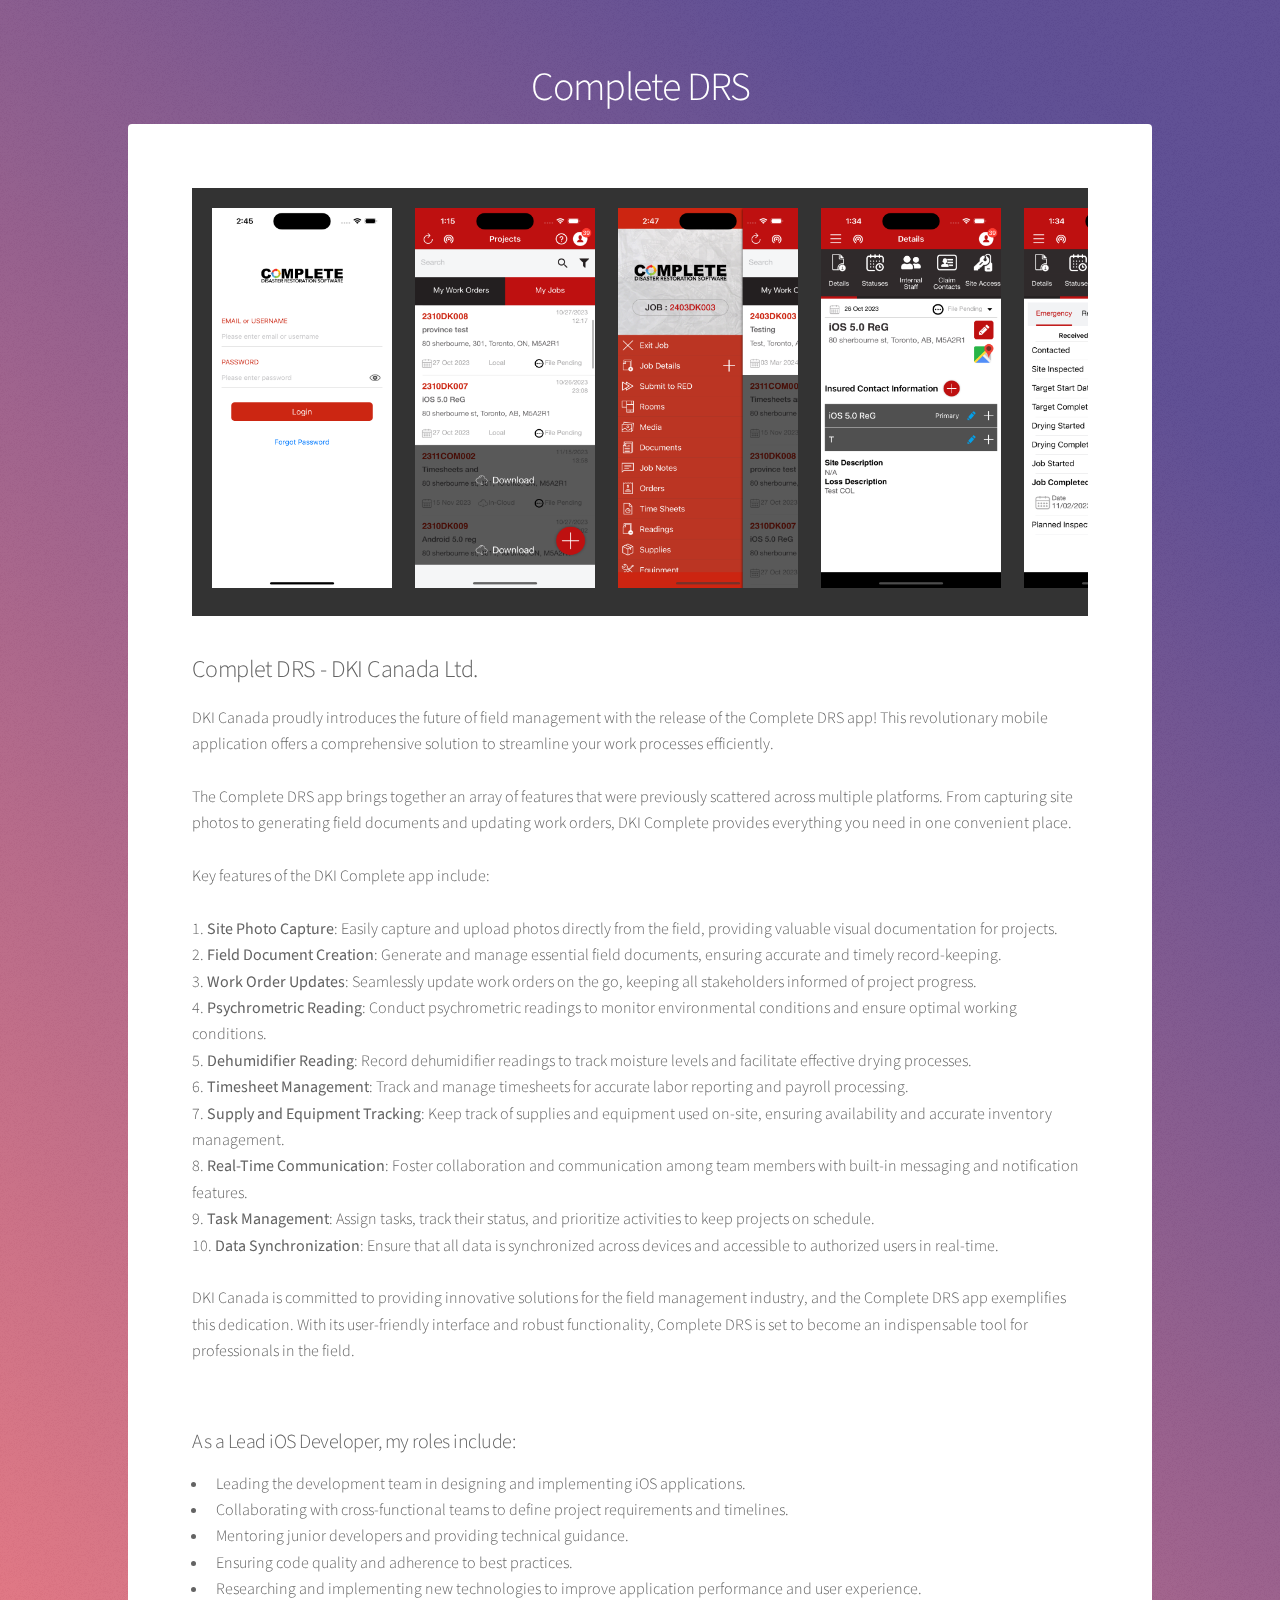
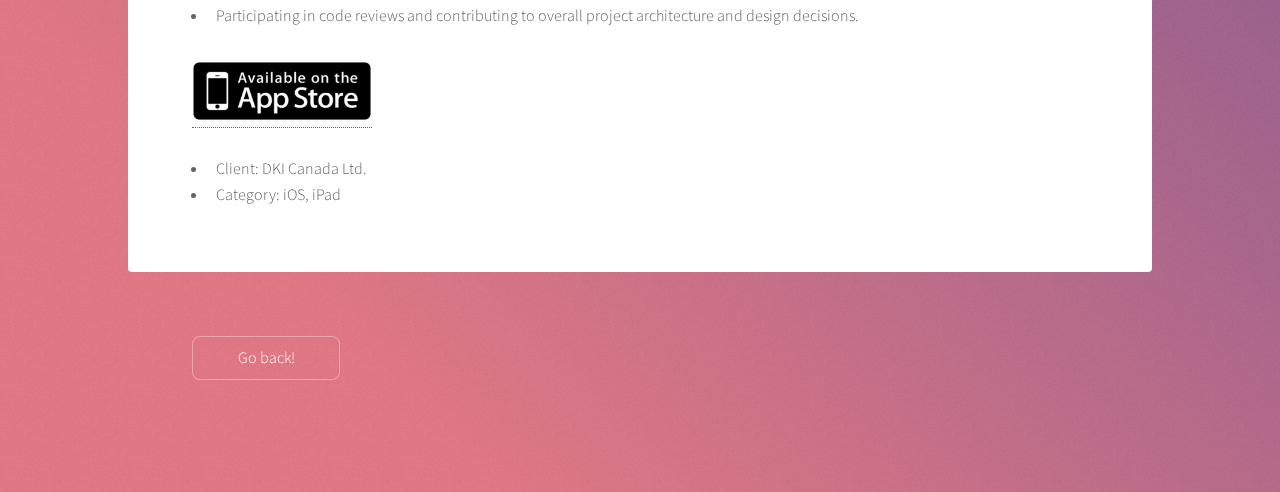
==== commit 2149a50e: "Added remitbee and cricheroes html description page. Updated complete drs page." ====
--- a/complete_drs.html
+++ b/complete_drs.html
@@ -1,14 +1,11 @@
 <!DOCTYPE HTML>
-<!--
-	Stellar by HTML5 UP
-	html5up.net | @ajlkn
-	Free for personal and commercial use under the CCA 3.0 license (html5up.net/license)
--->
+
 <html>
 	<head>
 		<title>DKI Canada</title>
 		<meta charset="utf-8" />
 		<meta name="viewport" content="width=device-width, initial-scale=1, user-scalable=no" />
+		<link rel="icon" href="images/complete_drs.jpg">
 		<link rel="stylesheet" href="assets/css/main.css" />
 		<noscript><link rel="stylesheet" href="assets/css/noscript.css" /></noscript>
 	</head>
@@ -121,6 +118,15 @@
 								DKI Canada is committed to providing innovative solutions for the field management industry, 
 								and the Complete DRS app exemplifies this dedication. With its user-friendly interface and 
 								robust functionality, Complete DRS is set to become an indispensable tool for professionals in the field.</p>
+								<h3><br />As a Lead iOS Developer, my roles include:</h3>
+								<ul>
+									<li>Leading the development team in designing and implementing iOS applications.</li>
+									<li>Collaborating with cross-functional teams to define project requirements and timelines.</li>
+									<li>Mentoring junior developers and providing technical guidance.</li>
+									<li>Ensuring code quality and adherence to best practices.</li>
+									<li>Researching and implementing new technologies to improve application performance and user experience.</li>
+									<li>Participating in code reviews and contributing to overall project architecture and design decisions.</li>
+								  </ul>
 								<!-- <h3><br />Technologies:</h3>
 								<ul>
 									<li>Swift</li>
@@ -132,16 +138,11 @@
 									<li>Push Notification</li>
 									<li>REST API</li><br />
 								  </ul>  -->
-								<a href="https://apps.apple.com/ca/app/dki-complete/id1418414041">
-									<img decoding="async" class="jetpack-lazy-image jetpack-lazy-image--handled alignnone wp-image-79" 
-									src="https://teemusk.com/wp-content/uploads/2020/06/available-on-the-app-store-300x104.png" 
-									sizes="(max-width: 128px) 85vw, 128px" 
-									srcset="https://teemusk.com/wp-content/uploads/2020/06/available-on-the-app-store-300x104.png 300w, https://teemusk.com/wp-content/uploads/2020/06/available-on-the-app-store.png 400w" 
-									alt="Click to download iOS App" width="128" height="44" data-attachment="79" 
-									data-preview="https://teemusk.com/wp-content/uploads/2020/06/available-on-the-app-store-300x104.png,300,104" data-lazy-loaded="1">
+								<a href="https://apps.apple.com/ca/app/dki-complete/id1418414041" target="_blank">
+									<img src="images/available.png" width="180" height="60" alt="">
 								</a>
 								<ul><br />
-									<li>Date: 2024</li>
+									<!-- <li>Date: 2024</li> -->
 									<li>Client: DKI Canada Ltd.</li>
 									<li>Category: iOS, iPad</li>
 								  </ul>  
